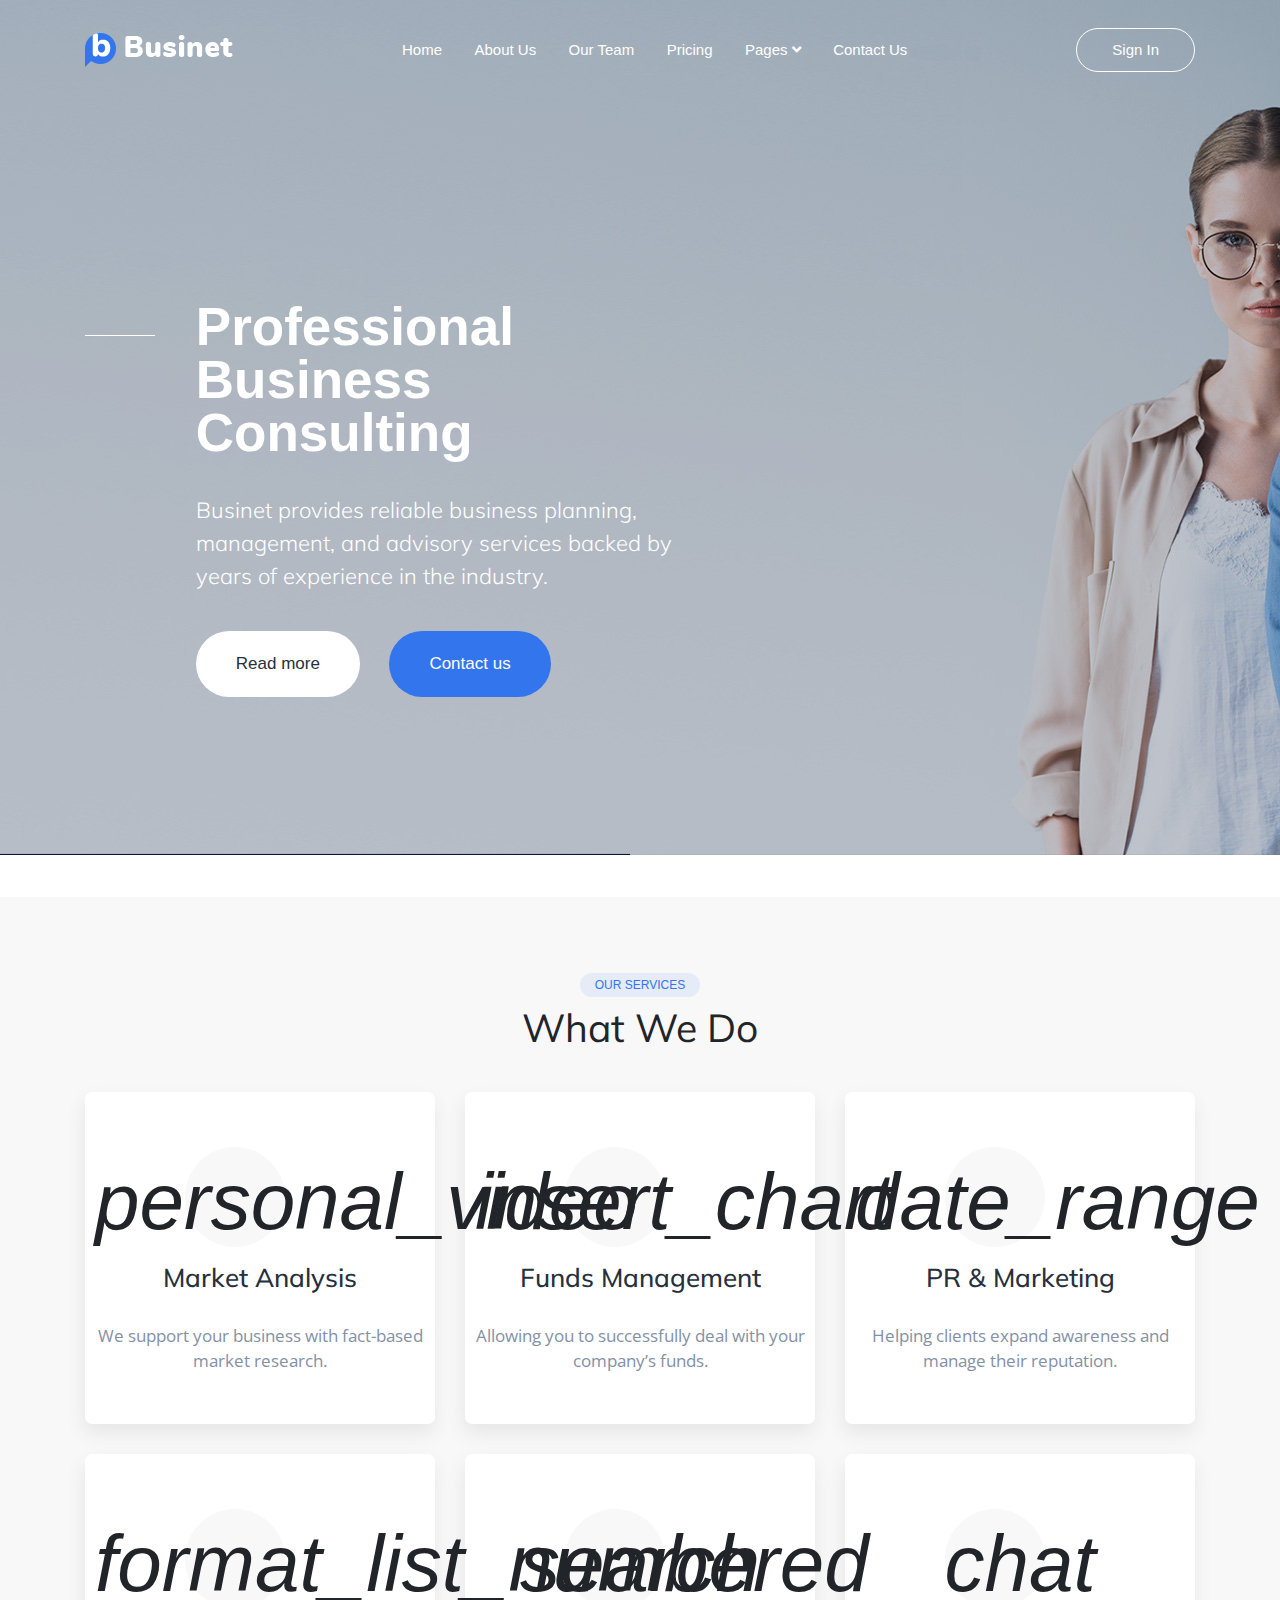
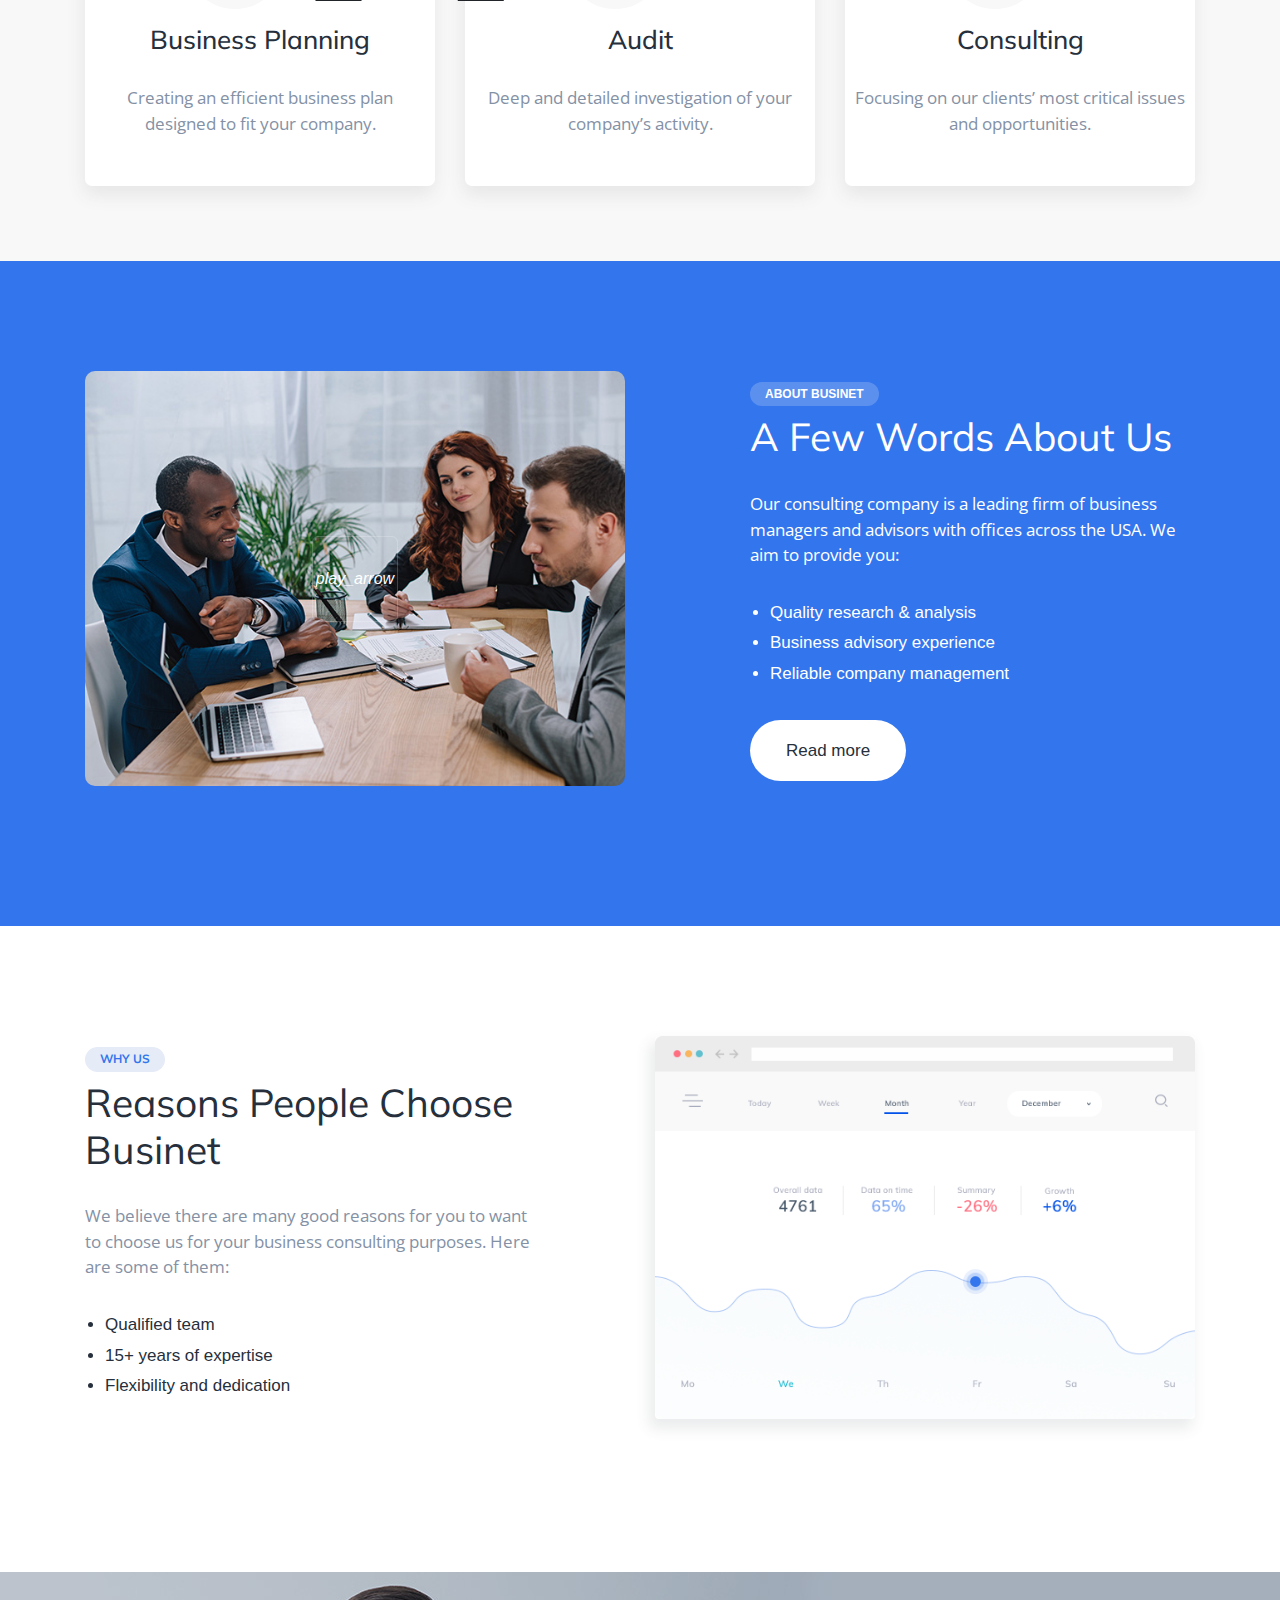
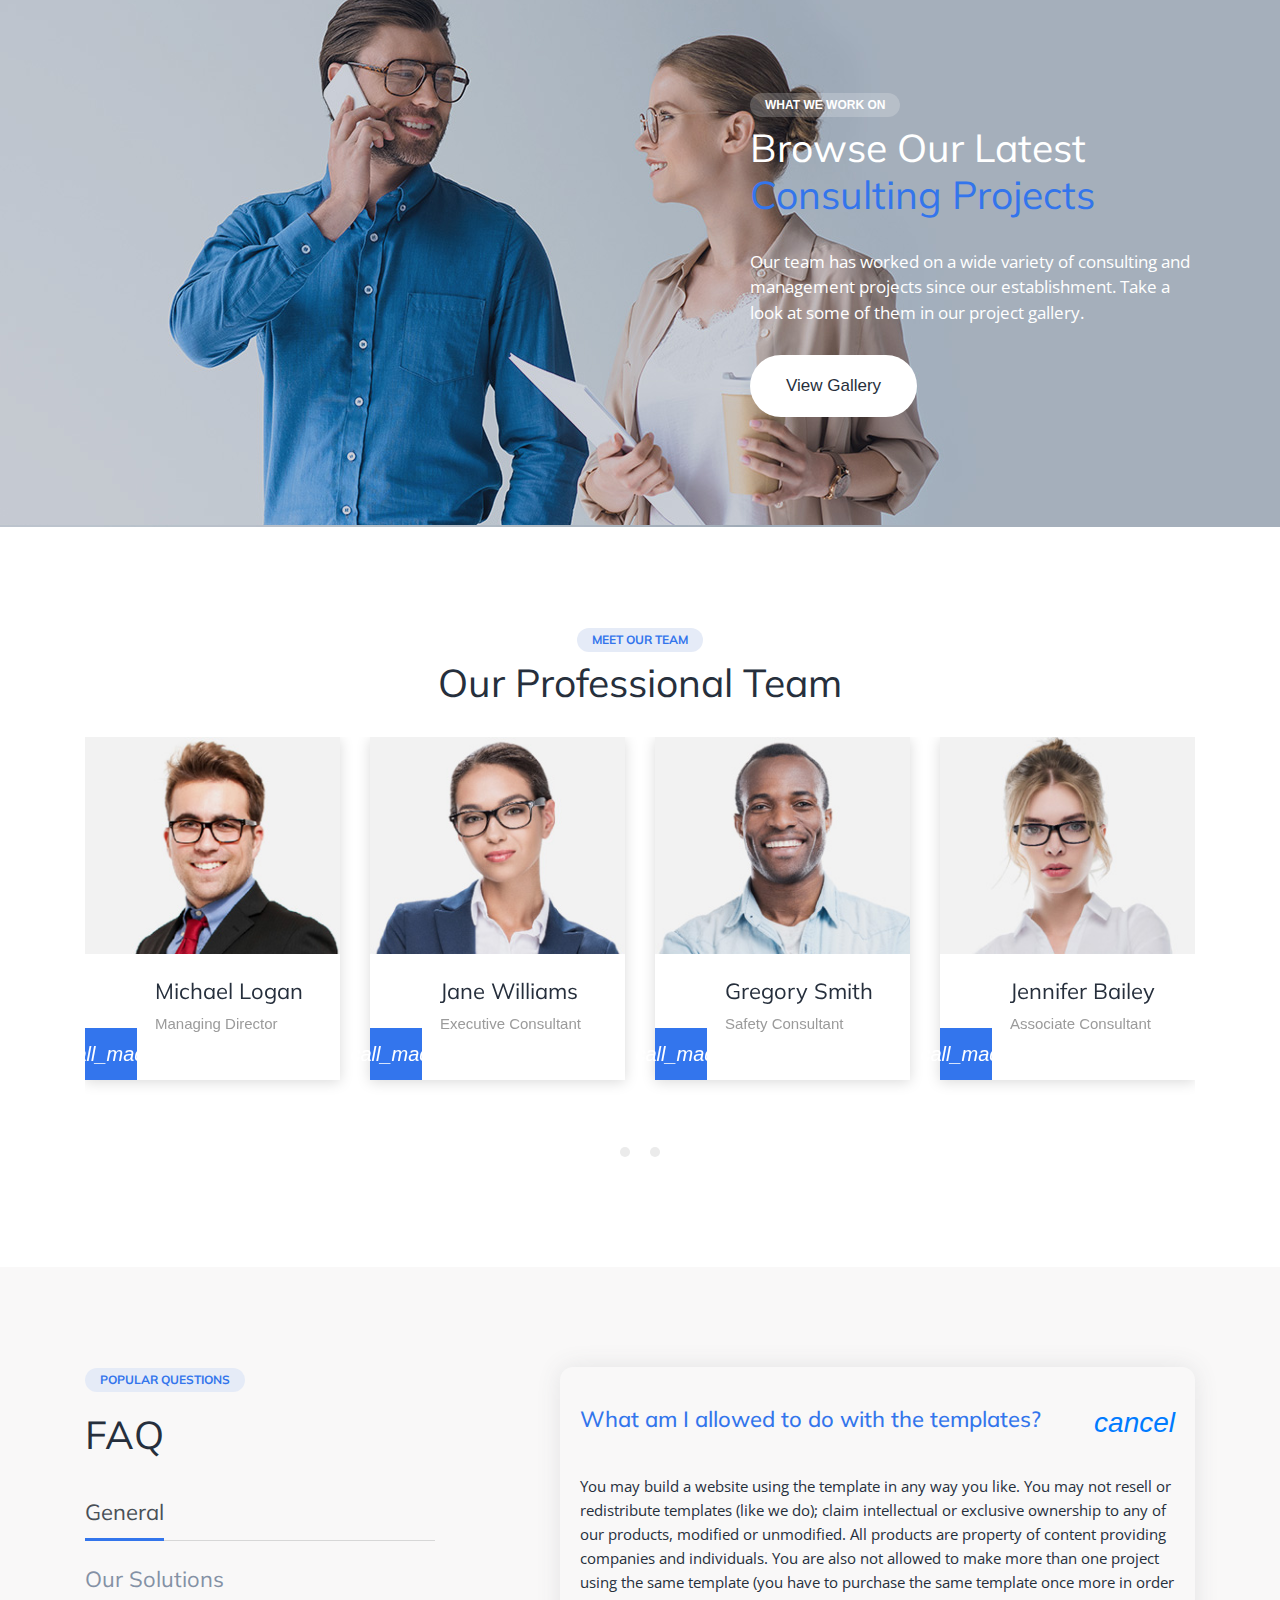
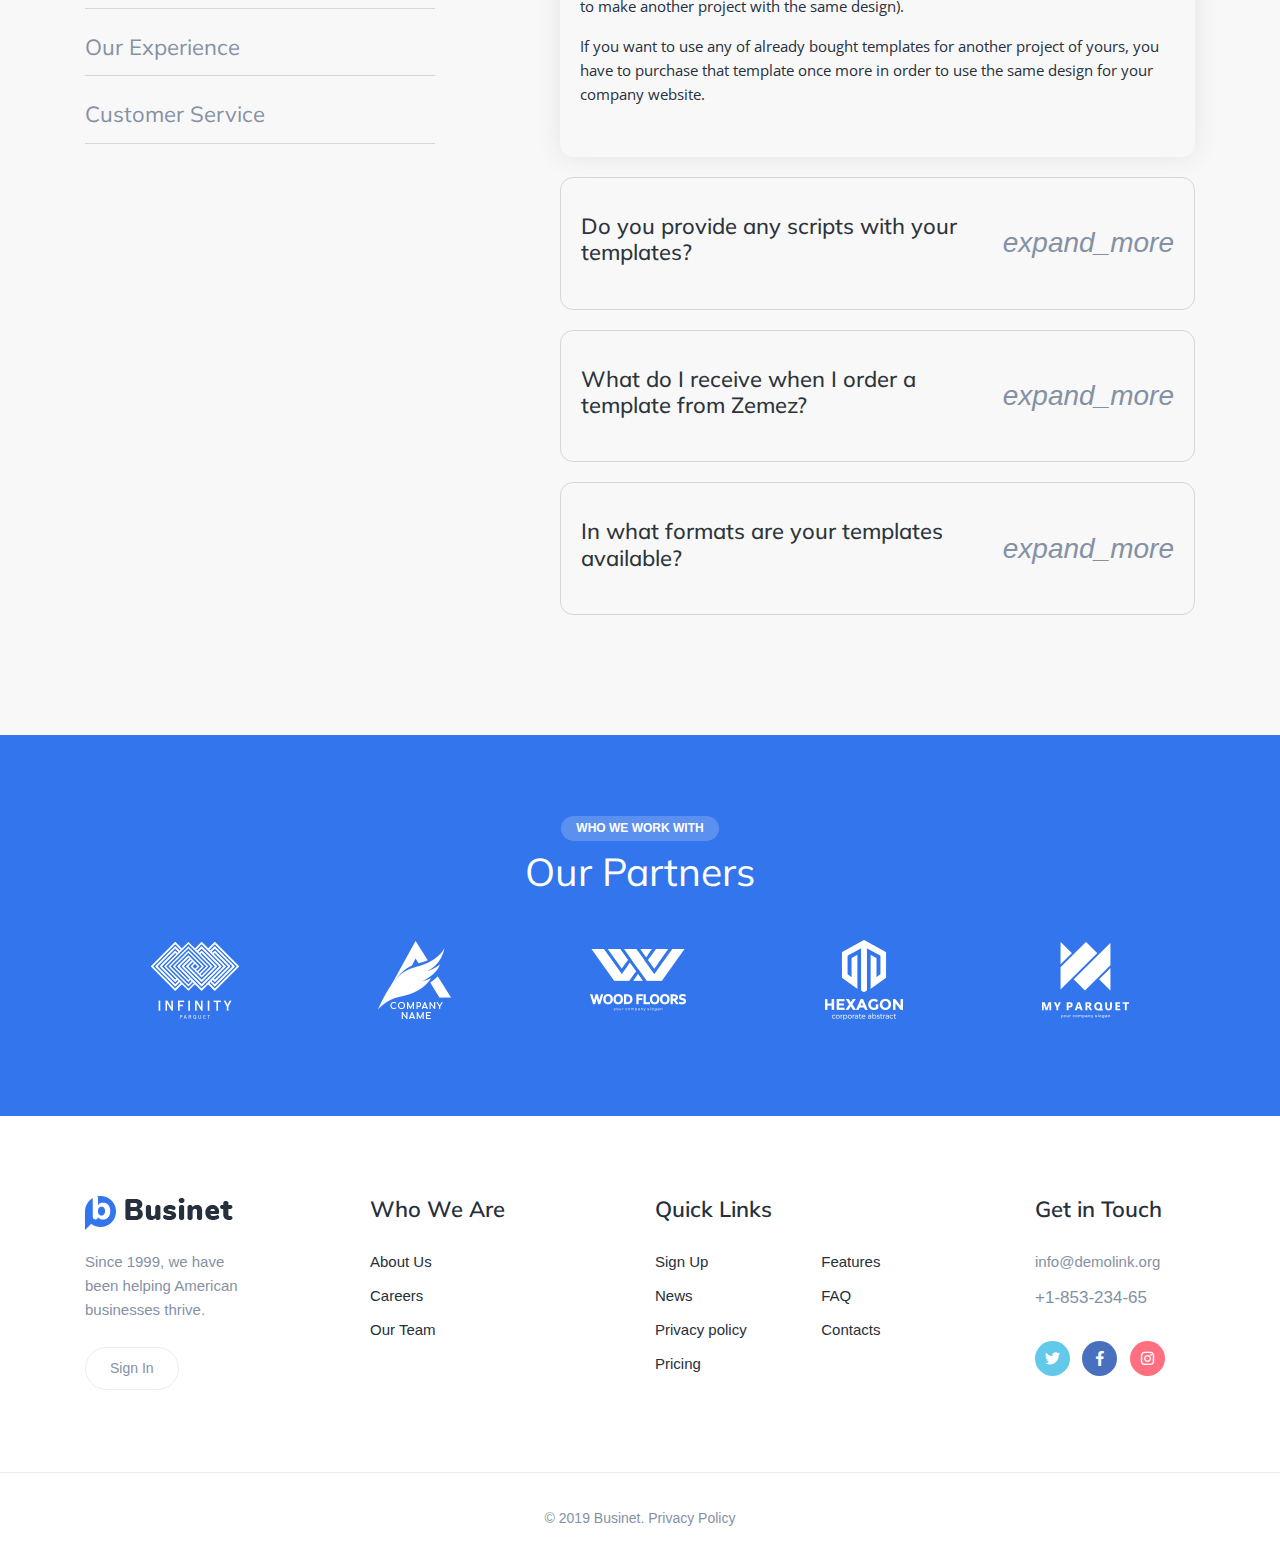
==== index.html @ 8b4494da "first commit" ====
<!DOCTYPE html>
<html lang="en">

<head>
    <meta charset="UTF-8">
    <meta name="viewport"
          content="width=device-width, initial-scale=1.0, maximum-scale=1.0, minimum-scale=1.0, user-scalable=no">
    <meta property="og:title" content="Boilerplate">
    <meta property="og:image" content="http://intelui.com/img/intelui-og-cover.png">
    <meta property="og:image:secure_url" content="https://intelui.com/img/intelui-og-cover.png">
    <meta property="og:image:width" content="815">
    <meta property="og:image:height" content="351">
    <meta property="og:description" content="Web design and development boilerplate">
    <meta property="og:url" content="https://localhost">
    <meta property="article:publisher" content="https://www.facebook.com/intelui">
    <meta property="fb:profile_id" content="https://www.facebook.com/intelui">
    <meta name="keywords" content="front-end, development">
    <title>Businet</title>
    <script src="./js/vendor/jquery.min.js"></script>
    <script src="./js/vendor/bootstrap.min.js"></script>
    <script src="./js/vendor/owl.carousel.min.js"></script>
    <script src="./js/all.js"></script>
    <link rel="stylesheet" href="./css/vendor/bootstrap.min.css">
    <link rel="stylesheet" href="./css/vendor/owl.carousel.min.css">
    <link href="https://fonts.googleapis.com/css?family=Lato" rel="stylesheet">
    <link href="https://fonts.googleapis.com/css?family=Montserrat:300,400,500,700" rel="stylesheet">
    <link href="https://fonts.googleapis.com/css?family=Muli:400,600,700" rel="stylesheet">
    <link href="https://fonts.googleapis.com/css?family=Open+Sans" rel="stylesheet">
    <link rel="stylesheet" href="./css/main.css">

</head>
<body>
<section class="header">
    <div class="container">
        <nav class="navbar p-0">
            <div class="brand-logo">
                <a href="">
                    <img src="./img/businet-logo.png" alt="brand-logo">
                </a>
            </div>
            <div class="navigation-items">
                <ul class="list-unstyled list-inline">
                    <li class="list-inline-item"><a href="">Home</a></li>
                    <li class="list-inline-item"><a href="">About Us</a></li>
                    <li class="list-inline-item"><a href="">Our Team</a></li>
                    <li class="list-inline-item"><a href="">Pricing</a></li>
                    <li class="list-inline-item pages-down"><a href="">
                            <span>Pages</span>
                            <span><i class="fas fa-angle-down"></i></span>
                        </a></li>
                    <li class="list-inline-item"><a href="">Contact Us</a></li>
                </ul>
            </div>
            <div class="navigation-button">
                <a href="">
                    <button class="btn btn-primary">Sign In</button>
                </a>
            </div>
        </nav>
        <div class="header-content">
            <div class="row">
                <div class="col-7">
                    <div class="row">
                        <div class="col-2">
                            <div class="header-content-line"></div>
                        </div>
                        <div class="col-10">
                            <h1>Professional Business Consulting</h1>
                            <h4>Businet provides reliable business planning, management, and advisory services backed by
                                years of experience in the industry.</h4>
                            <a href="">
                                <button class="btn btn-primary header-read-more-button">Read more</button>
                            </a>
                            <a href="">
                                <button class="btn btn-secondary header-contact-us-button">Contact us</button>
                            </a>
                        </div>
                    </div>
                </div>
            </div>
        </div>
    </div>
</section>
<section class="our-services text-center">
    <div class="container">
        <h4>our services</h4>
        <h2>What We Do</h2>
        <div class="row">
            <div class="col-4">
                <div class="market-analysis">
                    <i class="material-icons">
                        personal_video
                    </i>
                    <div class="market-analysis-circle"></div>
                    <h5>Market Analysis</h5>
                    <p>We support your business with fact-based market research.</p>
                </div>
            </div>
            <div class="col-4">
                <div class="funds-management">
                    <i class="material-icons">
                        insert_chart
                    </i>
                    <div class="funds-management-circle"></div>
                    <h5>Funds Management</h5>
                    <p>Allowing you to successfully deal with your company’s funds.</p>
                </div>
            </div>
            <div class="col-4">
                <div class="pr-marketing">
                    <i class="material-icons">
                        date_range
                    </i>
                    <div class="pr-marketing-circle"></div>
                    <h5>PR & Marketing</h5>
                    <p>Helping clients expand awareness and manage their reputation.</p>
                </div>
            </div>
            <div class="col-4">
                <div class="business-planning">
                    <i class="material-icons">
                        format_list_numbered
                    </i>
                    <div class="business-planning-circle"></div>
                    <h5>Business Planning</h5>
                    <p>Creating an efficient business plan designed to fit your company.</p>
                </div>
            </div>
            <div class="col-4">
                <div class="audit">
                    <i class="material-icons">
                        search
                    </i>
                    <div class="audit-circle"></div>
                    <h5>Audit</h5>
                    <p>Deep and detailed investigation of your company’s activity.</p>
                </div>
            </div>
            <div class="col-4">
                <div class="consulting">
                    <i class="material-icons">
                        chat
                    </i>
                    <div class="consulting-circle"></div>
                    <h5>Consulting</h5>
                    <p>Focusing on our clients’ most critical issues and opportunities.</p>
                </div>
            </div>
        </div>
    </div>
</section>
<section class="about-businet">
    <div class="container">
        <div class="row">
            <div class="col-6">
                <div class="about-businet-video">
                    <img src="./img/about-businet-img.jpg" alt="">
                    <a href="">
                        <i class="material-icons">
                            play_arrow
                        </i>
                    </a>
                </div>
            </div>
            <div class="col-5 offset-1">
                <div class="about-businet-text">
                    <h4>about businet</h4>
                    <h2>A Few Words About Us</h2>
                    <p>Our consulting company is a leading firm of business managers and advisors with offices across
                        the
                        USA. We aim to provide you:</p>
                    <ul>
                        <li>Quality research & analysis</li>
                        <li>Business advisory experience</li>
                        <li>Reliable company management</li>
                    </ul>
                    <a href="">
                        <button class="btn btn-primary">Read more</button>
                    </a>
                </div>
            </div>
        </div>
    </div>
</section>
<section class="why-us">
    <div class="container">
        <div class="row">
            <div class="col-5">
                <div class="why-us-text">
                    <h4>why us</h4>
                    <h2>Reasons People Choose Businet</h2>
                    <p>We believe there are many good reasons for you to want to choose us for your business consulting
                        purposes. Here are some of them:</p>
                    <ul>
                        <li>Qualified team</li>
                        <li>15+ years of expertise</li>
                        <li>Flexibility and dedication</li>
                    </ul>
                </div>
            </div>
            <div class="col-6 offset-1">
                <div class="why-us-img">
                    <img src="./img/why-us-progress-image.png" alt="">
                </div>
            </div>
        </div>
    </div>
</section>
<section class="what-we-work-on">
    <div class="container">
        <div class="row">
            <div class="col-5 offset-7">
                <div class="what-we-work-on-text">
                    <h4>what we work on</h4>
                    <h2>Browse Our Latest <span>Consulting Projects</span>
                    </h2>
                    <p>Our team has worked on a wide variety of consulting and management projects since our
                        establishment. Take a look at some of them in our project gallery.</p>
                    <a href="">
                        <button class="btn btn-primary">View Gallery</button>
                    </a>
                </div>
            </div>
        </div>
    </div>
</section>
<section class="meet-our-team">
    <div class="container">
        <h4>meet our team</h4>
        <h2>Our Professional Team</h2>
        <div class="meet-our-team-owl-carousel">
            <div class="owl-carousel owl-theme">
                <div class="item">
                    <div class="owl-carousel-item-img">
                        <img src="./img/team-1.jpg" alt="">
                    </div>
                    <div class="owl-carousel-item-text">
                        <h5>Michael Logan</h5>
                        <p>Managing Director</p>
                        <a href="">
                            <i class="material-icons">
                                call_made
                            </i>
                        </a>
                    </div>
                </div>
                <div class="item">
                    <div class="owl-carousel-item-img">
                        <img src="./img/team-2.jpg" alt="">
                    </div>
                    <div class="owl-carousel-item-text">
                        <h5>Jane Williams</h5>
                        <p>Executive Consultant</p>
                        <a href="">
                            <i class="material-icons">
                                call_made
                            </i>
                        </a>
                    </div>
                </div>
                <div class="item">
                    <div class="owl-carousel-item-img">
                        <img src="./img/team-3.jpg" alt="">
                    </div>
                    <div class="owl-carousel-item-text">
                        <h5>Gregory Smith</h5>
                        <p>Safety Consultant</p>
                        <a href="">
                            <i class="material-icons">
                                call_made
                            </i>
                        </a>
                    </div>
                </div>
                <div class="item">
                    <div class="owl-carousel-item-img">
                        <img src="./img/team-4.jpg" alt="">
                    </div>
                    <div class="owl-carousel-item-text">
                        <h5>Jennifer Bailey</h5>
                        <p>Associate Consultant</p>
                        <a href="">
                            <i class="material-icons">
                                call_made
                            </i>
                        </a>
                    </div>
                </div>
                <div class="item">
                    <div class="owl-carousel-item-img">
                        <img src="./img/team-6.jpg" alt="">
                    </div>
                    <div class="owl-carousel-item-text">
                        <h5>Larry Turner</h5>
                        <p>Marketing Manager</p>
                        <a href="">
                            <i class="material-icons">
                                call_made
                            </i>
                        </a>
                    </div>
                </div>
                <div class="item">
                    <div class="owl-carousel-item-img">
                        <img src="./img/team-5.jpg" alt="">
                    </div>
                    <div class="owl-carousel-item-text">
                        <h5>Amy Wright</h5>
                        <p>Accountant</p>
                        <a href="">
                            <i class="material-icons">
                                call_made
                            </i>
                        </a>
                    </div>
                </div>
                <div class="item">
                    <div class="owl-carousel-item-img">
                        <img src="./img/team-7.jpg" alt="">
                    </div>
                    <div class="owl-carousel-item-text">
                        <h5>Keith Watson</h5>
                        <p>PR manager</p>
                        <a href="">
                            <i class="material-icons">
                                call_made
                            </i>
                        </a>
                    </div>
                </div>
                <div class="item">
                    <div class="owl-carousel-item-img">
                        <img src="./img/team-8.jpg" alt="">
                    </div>
                    <div class="owl-carousel-item-text">
                        <h5>Tina Scott</h5>
                        <p>Office Manager</p>
                        <a href="">
                            <i class="material-icons">
                                call_made
                            </i>
                        </a>
                    </div>
                </div>
            </div>
        </div>
    </div>
</section>
<section class="popular-questions">
    <div class="container">
        <div class="row">
            <div class="col-4">
                <div class="popular-questions-left-side">
                    <h4>popular questions</h4>
                    <h2>FAQ</h2>
                    <h3><span>General</span></h3>
                    <div class="popular-questions-left-side-line">
                        <div class="popular-questions-left-side-second-line"></div>
                    </div>
                    <h3>Our Solutions</h3>
                    <div class="popular-questions-left-side-line"></div>
                    <h3>Our Experience</h3>
                    <div class="popular-questions-left-side-line"></div>
                    <h3>Customer Service</h3>
                    <div class="popular-questions-left-side-line"></div>
                </div>
            </div>
            <div class="col-7 offset-1">
                <div class="popular-questions-right-side">
                    <div class="popular-questions-right-side-first">
                        <div class="popular-questions-right-side-first-header">
                            <a href="">
                                <h6>What am I allowed to do with the templates?</h6>
                            </a>
                            <a href="">
                                <i class="material-icons">
                                    cancel</i>
                            </a>
                        </div>
                        <p>You may build a website using the template in any way you like. You may not resell or
                            redistribute templates (like we do); claim intellectual or exclusive ownership to any of our
                            products, modified or unmodified. All products are property of content providing companies
                            and individuals. You are also not allowed to make more than one project using the same
                            template (you have to purchase the same template once more in order to make another project
                            with the same design).</p>
                        <p>If you want to use any of already bought templates for another project of yours, you have to
                            purchase that template once more in order to use the same design for your company
                            website.</p>
                    </div>
                    <div class="popular-questions-right-side-second">
                        <a href="">
                            <h6>Do you provide any scripts with your templates?</h6>
                        </a>
                        <a href="">
                            <i class="material-icons">
                                expand_more
                            </i>
                        </a>
                    </div>
                    <div class="popular-questions-right-side-third">
                        <a href="">
                            <h6>What do I receive when I order a template from Zemez?</h6>
                        </a>
                        <a href="">
                            <i class="material-icons">
                                expand_more
                            </i>
                        </a>
                    </div>
                    <div class="popular-questions-right-side-fourth">
                        <a href="">
                            <h6>In what formats are your templates available?</h6>
                        </a>
                        <a href="">
                            <i class="material-icons">
                                expand_more
                            </i>
                        </a>
                    </div>
                </div>
            </div>
        </div>
    </div>
</section>
<section class="who-we-work-with">
    <div class="container">
        <h4>who we work with</h4>
        <h2>Our Partners</h2>
        <ul class="list-unstyled list-inline">
            <li class="list-inline-item"><a href=""><img src="./img/logo-1.png" alt=""></a></li>
            <li class="list-inline-item"><a href=""><img src="./img/logo-2.png" alt=""></a></li>
            <li class="list-inline-item"><a href=""><img src="./img/logo-3.png" alt=""></a></li>
            <li class="list-inline-item"><a href=""><img src="./img/logo-4.png" alt=""></a></li>
            <li class="list-inline-item"><a href=""><img src="./img/logo-5.png" alt=""></a></li>
        </ul>
    </div>
</section>
<section class="footer">
    <div class="container">
        <div class="row">
            <div class="col-2">
                <div class="since-1999">
                    <a href=""><img src="./img/businet-logo-2.png" alt=""></a>
                    <p>
                        Since 1999, we have <br>
                        been helping American<br>
                        businesses thrive.
                    </p>
                    <a href="">
                        <button class="btn btn-primary">Sign In</button>
                    </a>
                </div>
            </div>
            <div class="col-2 offset-1">
                <h5>Who We Are</h5>
                <ul class="list-unstyled">
                    <li><a href="">About Us</a></li>
                    <li><a href="">Careers</a></li>
                    <li><a href="">Our Team</a></li>
                </ul>
            </div>
            <div class="col-3 offset-1">
                <h5>Quick Links</h5>
                <div class="row">
                    <div class="col-6">
                        <ul class="list-unstyled">
                            <li><a href="">Sign Up</a></li>
                            <li><a href="">News</a></li>
                            <li><a href="">Privacy policy</a></li>
                            <li><a href="">Pricing</a></li>
                        </ul>
                    </div>
                    <div class="col-5 offset-1">
                        <ul class="list-unstyled">
                            <li><a href="">Features</a></li>
                            <li><a href="">FAQ</a></li>
                            <li><a href="">Contacts</a></li>
                        </ul>
                    </div>
                </div>
            </div>
            <div class="col-2 offset-1">
                <div class="get-in-touch">
                    <h5>Get in Touch</h5>
                    <a href="mailto:info@demolink.org" class="mail">info@demolink.org</a><br>
                    <a href="tel:+185323465" class="tel">+1-853-234-65</a>
                    <ul class="list-unstyled list-inline">
                        <li class="list-inline-item"><a href="" class="twitter"><i class="fab fa-twitter"></i></a></li>
                        <li class="list-inline-item"><a href="" class="facebook"><i class="fab fa-facebook-f"></i></a>
                        </li>
                        <li class="list-inline-item"><a href="" class="instagram"><i class="fab fa-instagram"></i></a>
                        </li>
                    </ul>
                </div>
            </div>
        </div>
    </div>
</section>
<section class="privacy-policy">
    <div class="container-fluid">
        <a href=""><p>© 2019 Businet. Privacy Policy</p></a>
    </div>
</section>


<script>
    /*  window.onscroll = function() {scrollFunction()};

      function scrollFunction() {
          if (document.body.scrollTop > 200 || document.documentElement.scrollTop > 200) {
              $('.header').css("height","70px") = "70px";
          } else {
              $('.header').css("height","100px") = "100px";
          }
      }
      */
    $('.owl-carousel').owlCarousel({
        loop: true,
        margin: 30,
        nav: true,
        responsive: {
            0: {
                items: 1
            },
            600: {
                items: 2
            },
            1000: {
                items: 4
            }
        }
    })
</script>
</body>
</html>
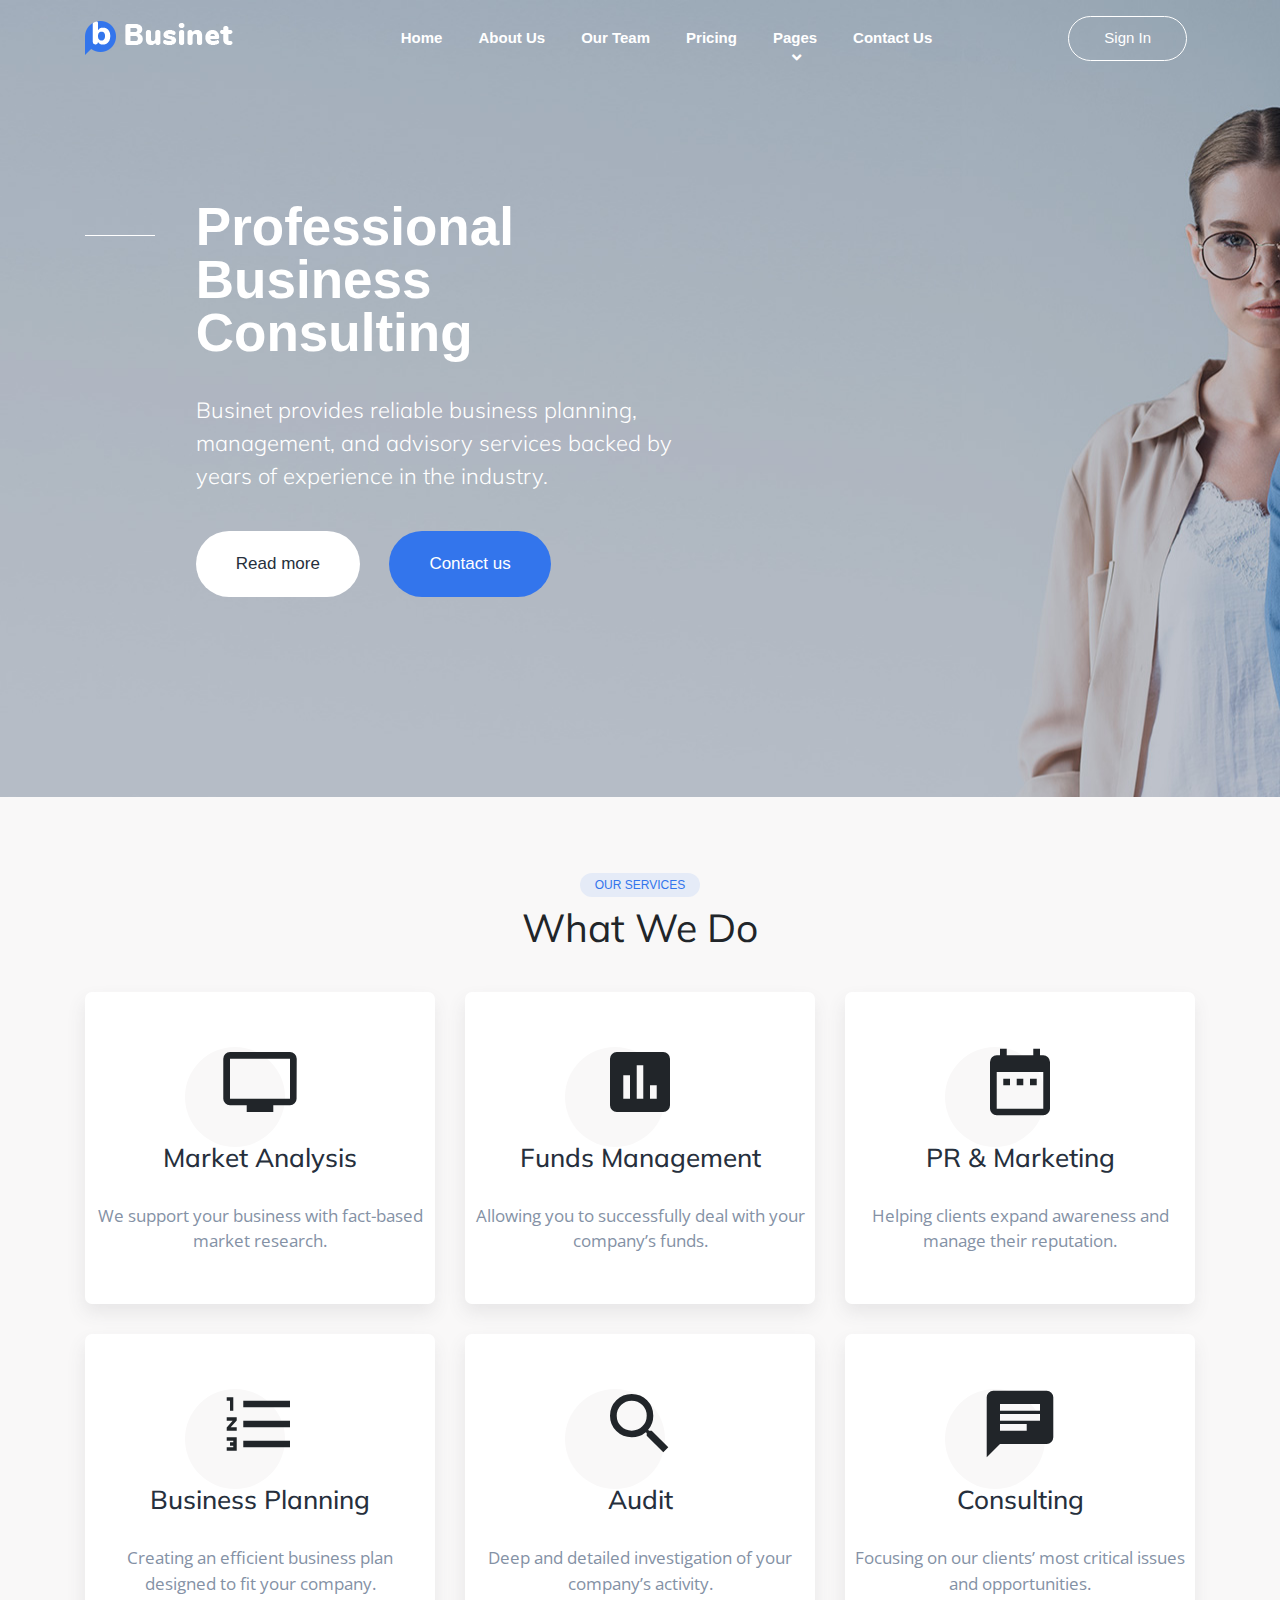
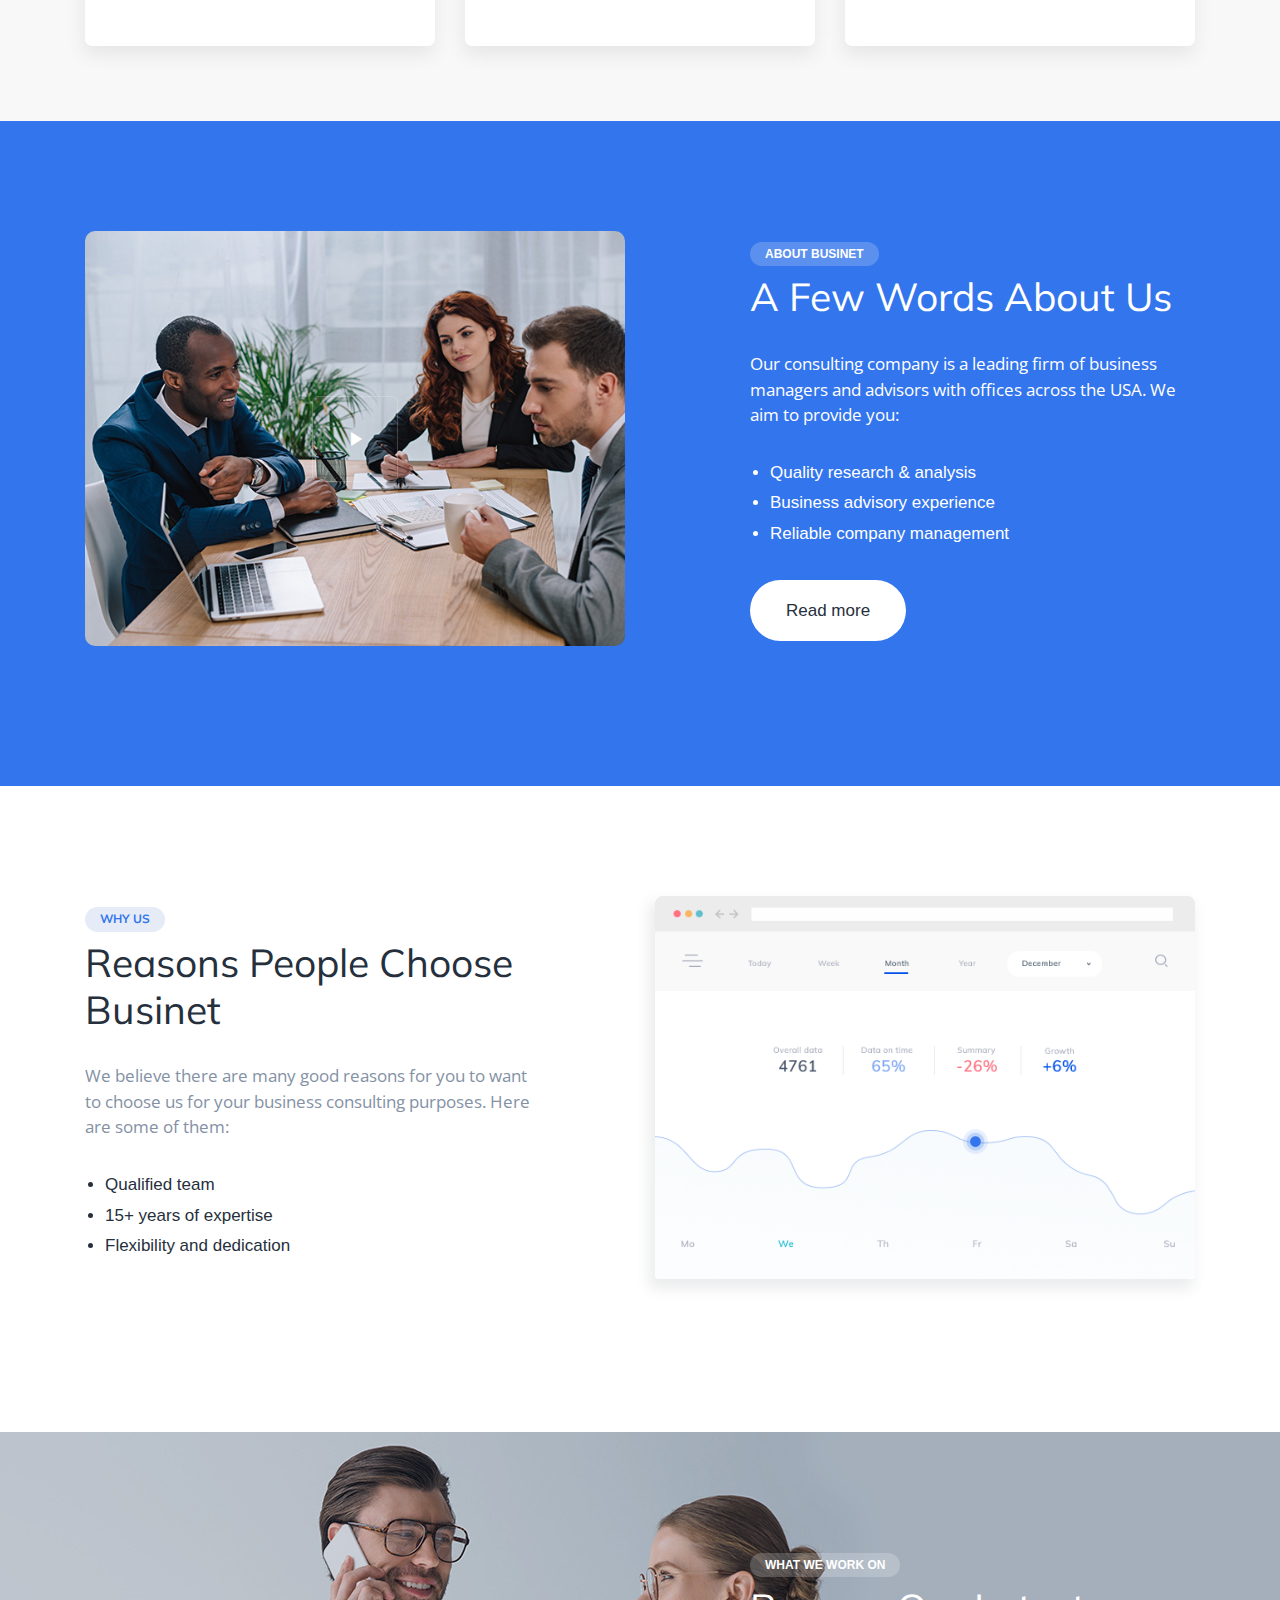
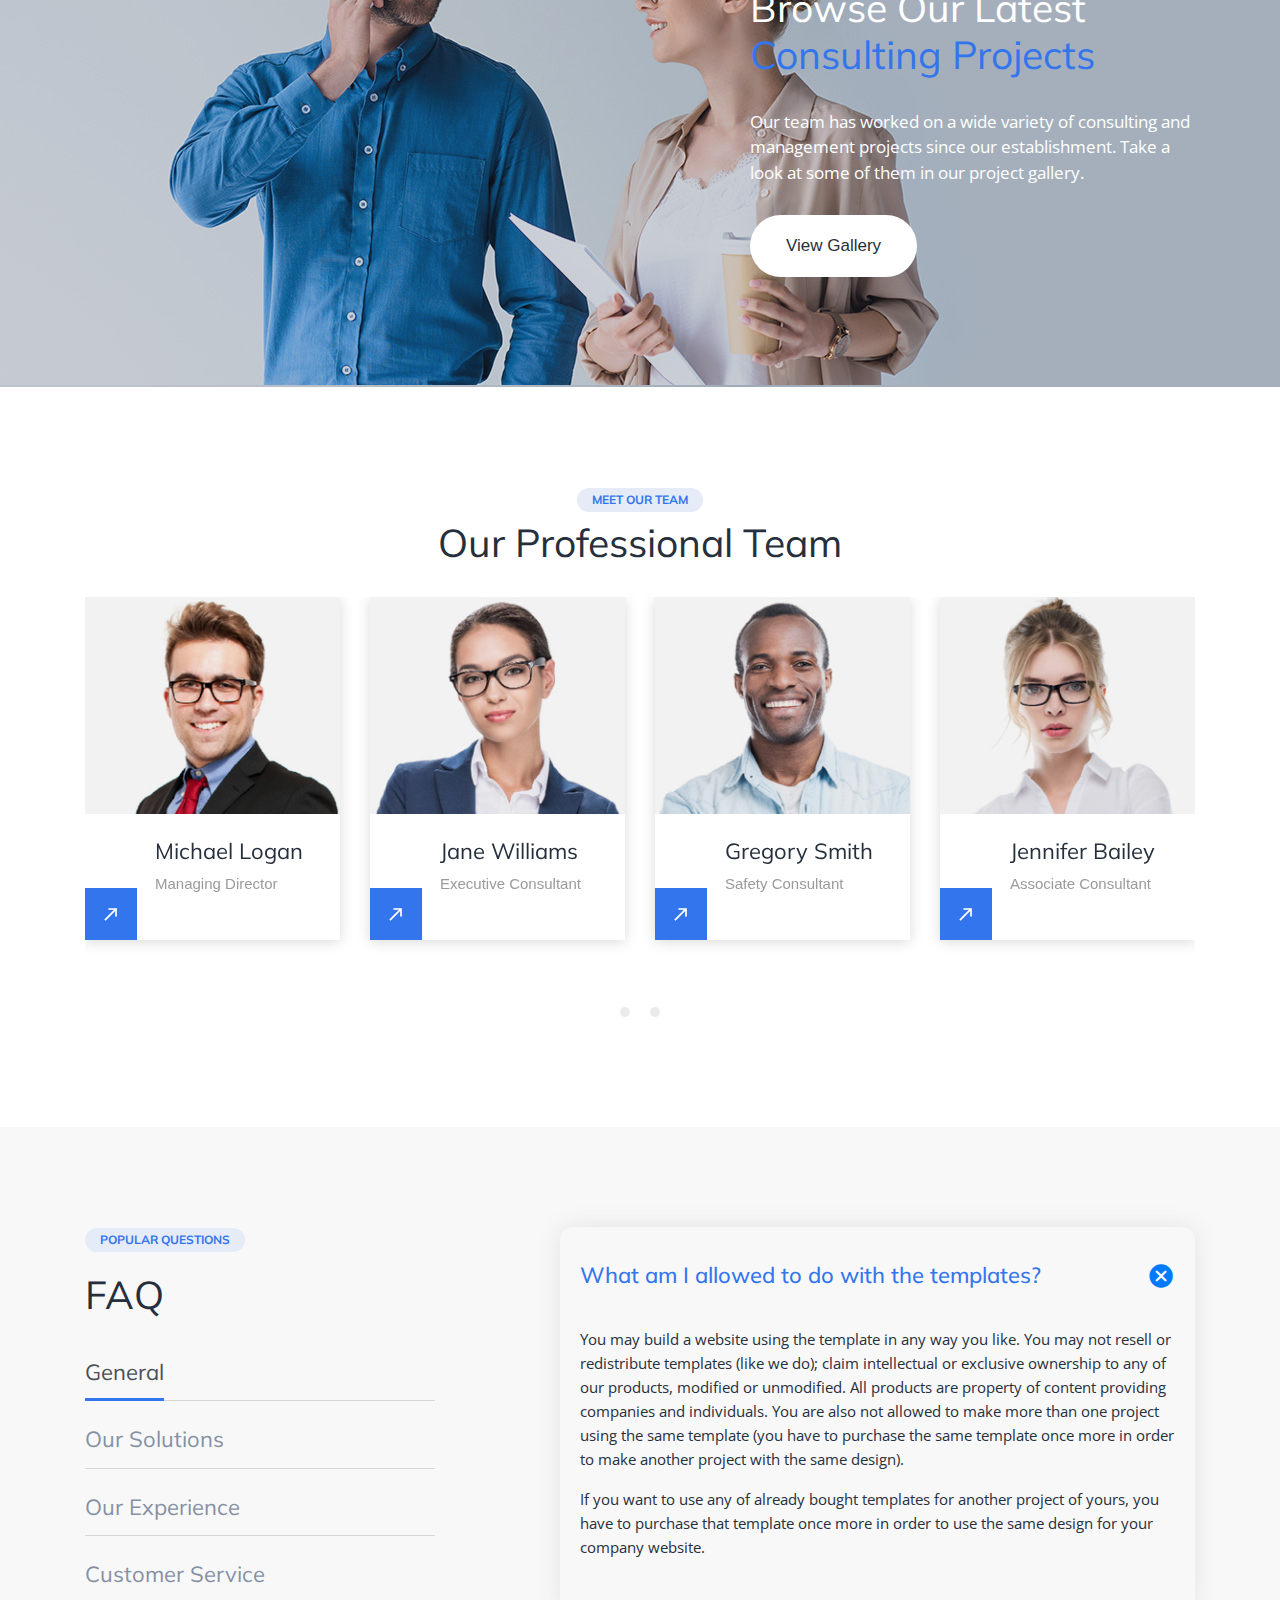
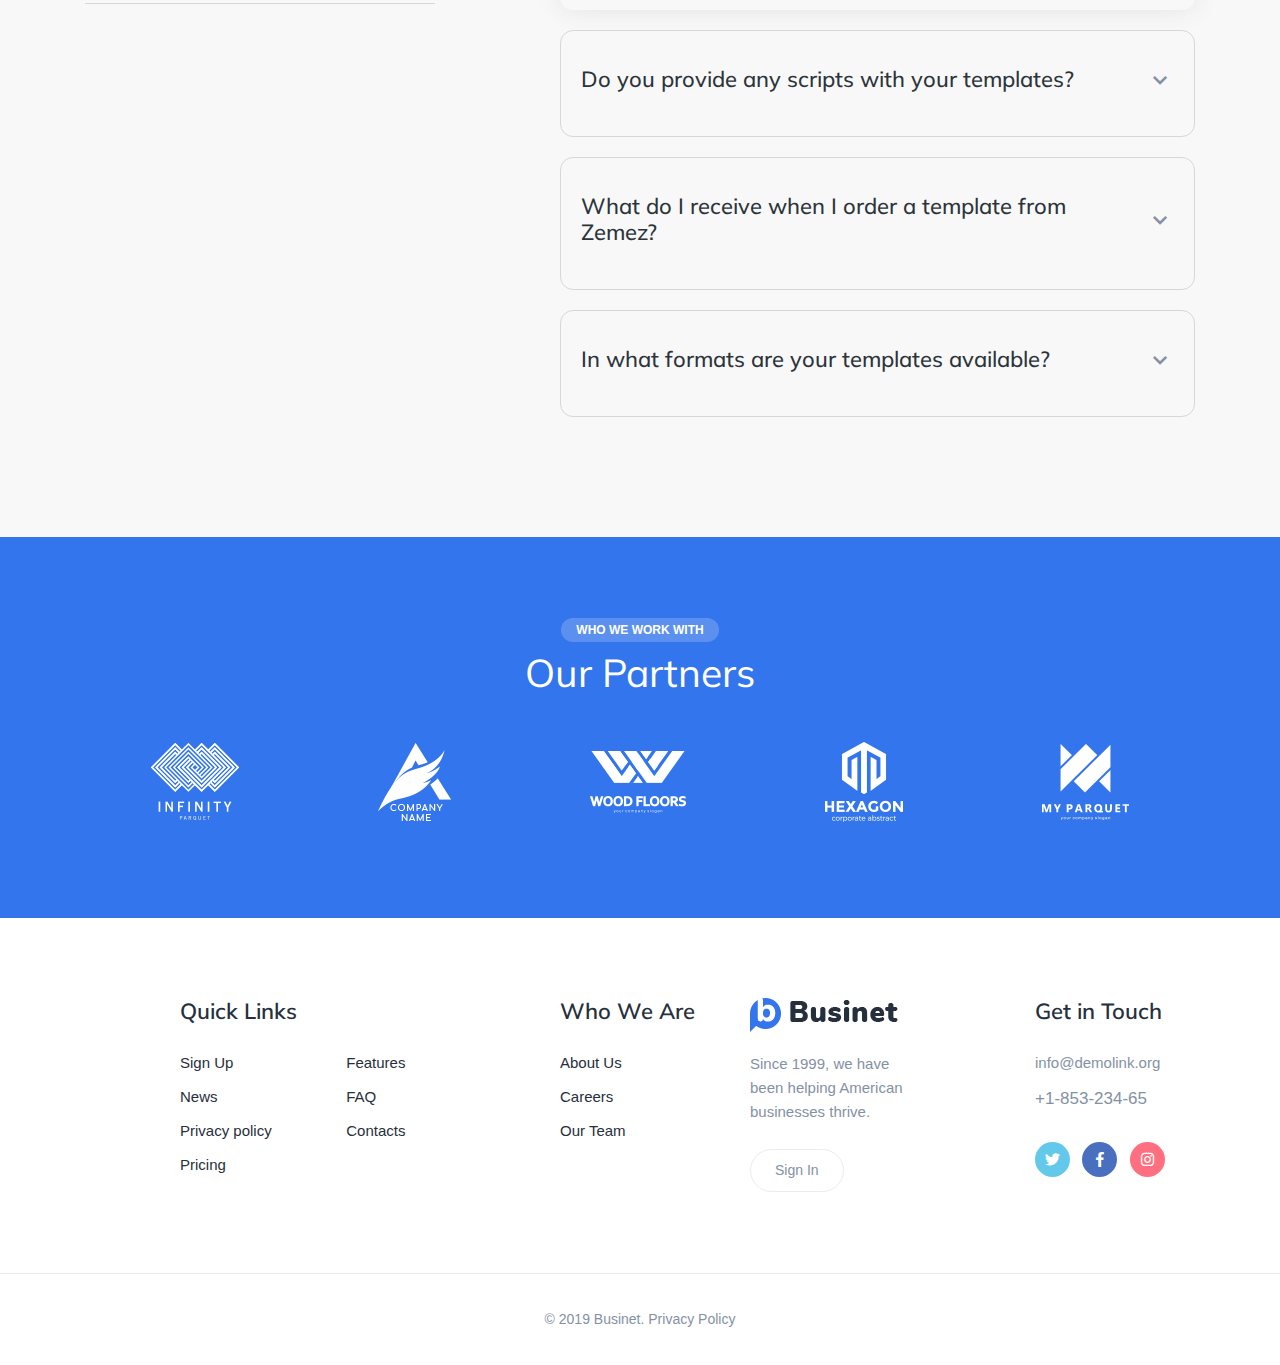
==== commit 314a3c8a: "commit" ====
--- a/index.html
+++ b/index.html
@@ -26,54 +26,63 @@
     <link href="https://fonts.googleapis.com/css?family=Montserrat:300,400,500,700" rel="stylesheet">
     <link href="https://fonts.googleapis.com/css?family=Muli:400,600,700" rel="stylesheet">
     <link href="https://fonts.googleapis.com/css?family=Open+Sans" rel="stylesheet">
+    <link href="https://fonts.googleapis.com/icon?family=Material+Icons"
+          rel="stylesheet">
     <link rel="stylesheet" href="./css/main.css">
 
 </head>
 <body>
 <section class="header">
     <div class="container">
-        <nav class="navbar p-0">
-            <div class="brand-logo">
-                <a href="">
-                    <img src="./img/businet-logo.png" alt="brand-logo">
-                </a>
-            </div>
-            <div class="navigation-items">
-                <ul class="list-unstyled list-inline">
-                    <li class="list-inline-item"><a href="">Home</a></li>
-                    <li class="list-inline-item"><a href="">About Us</a></li>
-                    <li class="list-inline-item"><a href="">Our Team</a></li>
-                    <li class="list-inline-item"><a href="">Pricing</a></li>
-                    <li class="list-inline-item pages-down"><a href="">
-                            <span>Pages</span>
-                            <span><i class="fas fa-angle-down"></i></span>
-                        </a></li>
-                    <li class="list-inline-item"><a href="">Contact Us</a></li>
-                </ul>
-            </div>
-            <div class="navigation-button">
-                <a href="">
-                    <button class="btn btn-primary">Sign In</button>
-                </a>
+        <nav class="navbar navbar-expand-lg" id="siteNav">
+            <div class="container">
+                <a class="navbar-brand"><img src="./img/businet-logo.png"></a>
+                <div class="navbar-toggler" data-toggle="collapse" data-target="#navbarNav"
+                     aria-controls="navbarNav"
+                     aria-expanded="false"
+                     aria-label="Toggle navigation">
+                    <div class="toggle">
+                        <div class="bar"></div>
+                    </div>
+                </div>
+                <div class="collapse navbar-collapse" id="navbarNav">
+                    <ul class="navbar-nav">
+                        <li class="nav-item"><a class="nav-link" href="..">Home</a></li>
+                        <li class="nav-item"><a class="nav-link" href="..">About Us</a></li>
+                        <li class="nav-item"><a class="nav-link" href="..">Our Team</a></li>
+                        <li class="nav-item"><a class="nav-link" href="..">Pricing</a></li>
+                        <li class="nav-item navigation-pages"><a class="nav-link" href="..">
+                                <span>Pages</span>
+                                <span><i class="fas fa-angle-down"></i></span>
+                            </a></li>
+                        <li class="nav-item"><a class="nav-link" href="..">Contact Us</a></li>
+                        <li class="nav-item navigation-button"><a class="nav-link" href="..">
+                                <button class="btn btn-primary">Sign In</button>
+                            </a></li>
+                    </ul>
+                </div>
             </div>
         </nav>
+
         <div class="header-content">
             <div class="row">
-                <div class="col-7">
+                <div class="col-12 col-sm-7">
                     <div class="row">
                         <div class="col-2">
                             <div class="header-content-line"></div>
                         </div>
-                        <div class="col-10">
+                        <div class="col-12 col-sm-10">
                             <h1>Professional Business Consulting</h1>
                             <h4>Businet provides reliable business planning, management, and advisory services backed by
                                 years of experience in the industry.</h4>
-                            <a href="">
-                                <button class="btn btn-primary header-read-more-button">Read more</button>
-                            </a>
-                            <a href="">
-                                <button class="btn btn-secondary header-contact-us-button">Contact us</button>
-                            </a>
+                            <div class="header-content-buttons">
+                                <a href="">
+                                    <button class="btn btn-primary header-read-more-button">Read more</button>
+                                </a>
+                                <a href="">
+                                    <button class="btn btn-secondary header-contact-us-button">Contact us</button>
+                                </a>
+                            </div>
                         </div>
                     </div>
                 </div>
@@ -86,7 +95,7 @@
         <h4>our services</h4>
         <h2>What We Do</h2>
         <div class="row">
-            <div class="col-4">
+            <div class="col-12 col-sm-4">
                 <div class="market-analysis">
                     <i class="material-icons">
                         personal_video
@@ -96,7 +105,7 @@
                     <p>We support your business with fact-based market research.</p>
                 </div>
             </div>
-            <div class="col-4">
+            <div class="col-12 col-sm-4">
                 <div class="funds-management">
                     <i class="material-icons">
                         insert_chart
@@ -106,7 +115,7 @@
                     <p>Allowing you to successfully deal with your company’s funds.</p>
                 </div>
             </div>
-            <div class="col-4">
+            <div class="col-12 col-sm-4">
                 <div class="pr-marketing">
                     <i class="material-icons">
                         date_range
@@ -116,7 +125,7 @@
                     <p>Helping clients expand awareness and manage their reputation.</p>
                 </div>
             </div>
-            <div class="col-4">
+            <div class="col-12 col-sm-4">
                 <div class="business-planning">
                     <i class="material-icons">
                         format_list_numbered
@@ -126,7 +135,7 @@
                     <p>Creating an efficient business plan designed to fit your company.</p>
                 </div>
             </div>
-            <div class="col-4">
+            <div class="col-12 col-sm-4">
                 <div class="audit">
                     <i class="material-icons">
                         search
@@ -136,7 +145,7 @@
                     <p>Deep and detailed investigation of your company’s activity.</p>
                 </div>
             </div>
-            <div class="col-4">
+            <div class="col-12 col-sm-4">
                 <div class="consulting">
                     <i class="material-icons">
                         chat
@@ -152,7 +161,7 @@
 <section class="about-businet">
     <div class="container">
         <div class="row">
-            <div class="col-6">
+            <div class="col-12 col-sm-6">
                 <div class="about-businet-video">
                     <img src="./img/about-businet-img.jpg" alt="">
                     <a href="">
@@ -162,7 +171,7 @@
                     </a>
                 </div>
             </div>
-            <div class="col-5 offset-1">
+            <div class="col-12 col-sm-5 offset-sm-1">
                 <div class="about-businet-text">
                     <h4>about businet</h4>
                     <h2>A Few Words About Us</h2>
@@ -185,7 +194,7 @@
 <section class="why-us">
     <div class="container">
         <div class="row">
-            <div class="col-5">
+            <div class="col-12 col-sm-5">
                 <div class="why-us-text">
                     <h4>why us</h4>
                     <h2>Reasons People Choose Businet</h2>
@@ -198,7 +207,7 @@
                     </ul>
                 </div>
             </div>
-            <div class="col-6 offset-1">
+            <div class="col-12 col-sm-6 offset-sm-1">
                 <div class="why-us-img">
                     <img src="./img/why-us-progress-image.png" alt="">
                 </div>
@@ -209,7 +218,7 @@
 <section class="what-we-work-on">
     <div class="container">
         <div class="row">
-            <div class="col-5 offset-7">
+            <div class="col-12 col-sm-5 offset-sm-7">
                 <div class="what-we-work-on-text">
                     <h4>what we work on</h4>
                     <h2>Browse Our Latest <span>Consulting Projects</span>
@@ -349,7 +358,7 @@
 <section class="popular-questions">
     <div class="container">
         <div class="row">
-            <div class="col-4">
+            <div class="col-12 col-sm-4">
                 <div class="popular-questions-left-side">
                     <h4>popular questions</h4>
                     <h2>FAQ</h2>
@@ -365,7 +374,7 @@
                     <div class="popular-questions-left-side-line"></div>
                 </div>
             </div>
-            <div class="col-7 offset-1">
+            <div class="col-12 col-sm-7 offset-sm-1">
                 <div class="popular-questions-right-side">
                     <div class="popular-questions-right-side-first">
                         <div class="popular-questions-right-side-first-header">
@@ -438,7 +447,7 @@
 <section class="footer">
     <div class="container">
         <div class="row">
-            <div class="col-2">
+            <div class="col-6 order-3 col-sm-2">
                 <div class="since-1999">
                     <a href=""><img src="./img/businet-logo-2.png" alt=""></a>
                     <p>
@@ -451,7 +460,7 @@
                     </a>
                 </div>
             </div>
-            <div class="col-2 offset-1">
+            <div class="col-6 order-2 col-sm-2 offset-sm-1">
                 <h5>Who We Are</h5>
                 <ul class="list-unstyled">
                     <li><a href="">About Us</a></li>
@@ -459,10 +468,10 @@
                     <li><a href="">Our Team</a></li>
                 </ul>
             </div>
-            <div class="col-3 offset-1">
+            <div class="col-6 order-1 col-sm-3 offset-sm-1">
                 <h5>Quick Links</h5>
                 <div class="row">
-                    <div class="col-6">
+                    <div class="col-12 col-sm-6">
                         <ul class="list-unstyled">
                             <li><a href="">Sign Up</a></li>
                             <li><a href="">News</a></li>
@@ -470,7 +479,7 @@
                             <li><a href="">Pricing</a></li>
                         </ul>
                     </div>
-                    <div class="col-5 offset-1">
+                    <div class="col-12 col-sm-5 offset-sm-1">
                         <ul class="list-unstyled">
                             <li><a href="">Features</a></li>
                             <li><a href="">FAQ</a></li>
@@ -479,7 +488,7 @@
                     </div>
                 </div>
             </div>
-            <div class="col-2 offset-1">
+            <div class="col-6 order-4 col-sm-2 offset-sm-1">
                 <div class="get-in-touch">
                     <h5>Get in Touch</h5>
                     <a href="mailto:info@demolink.org" class="mail">info@demolink.org</a><br>
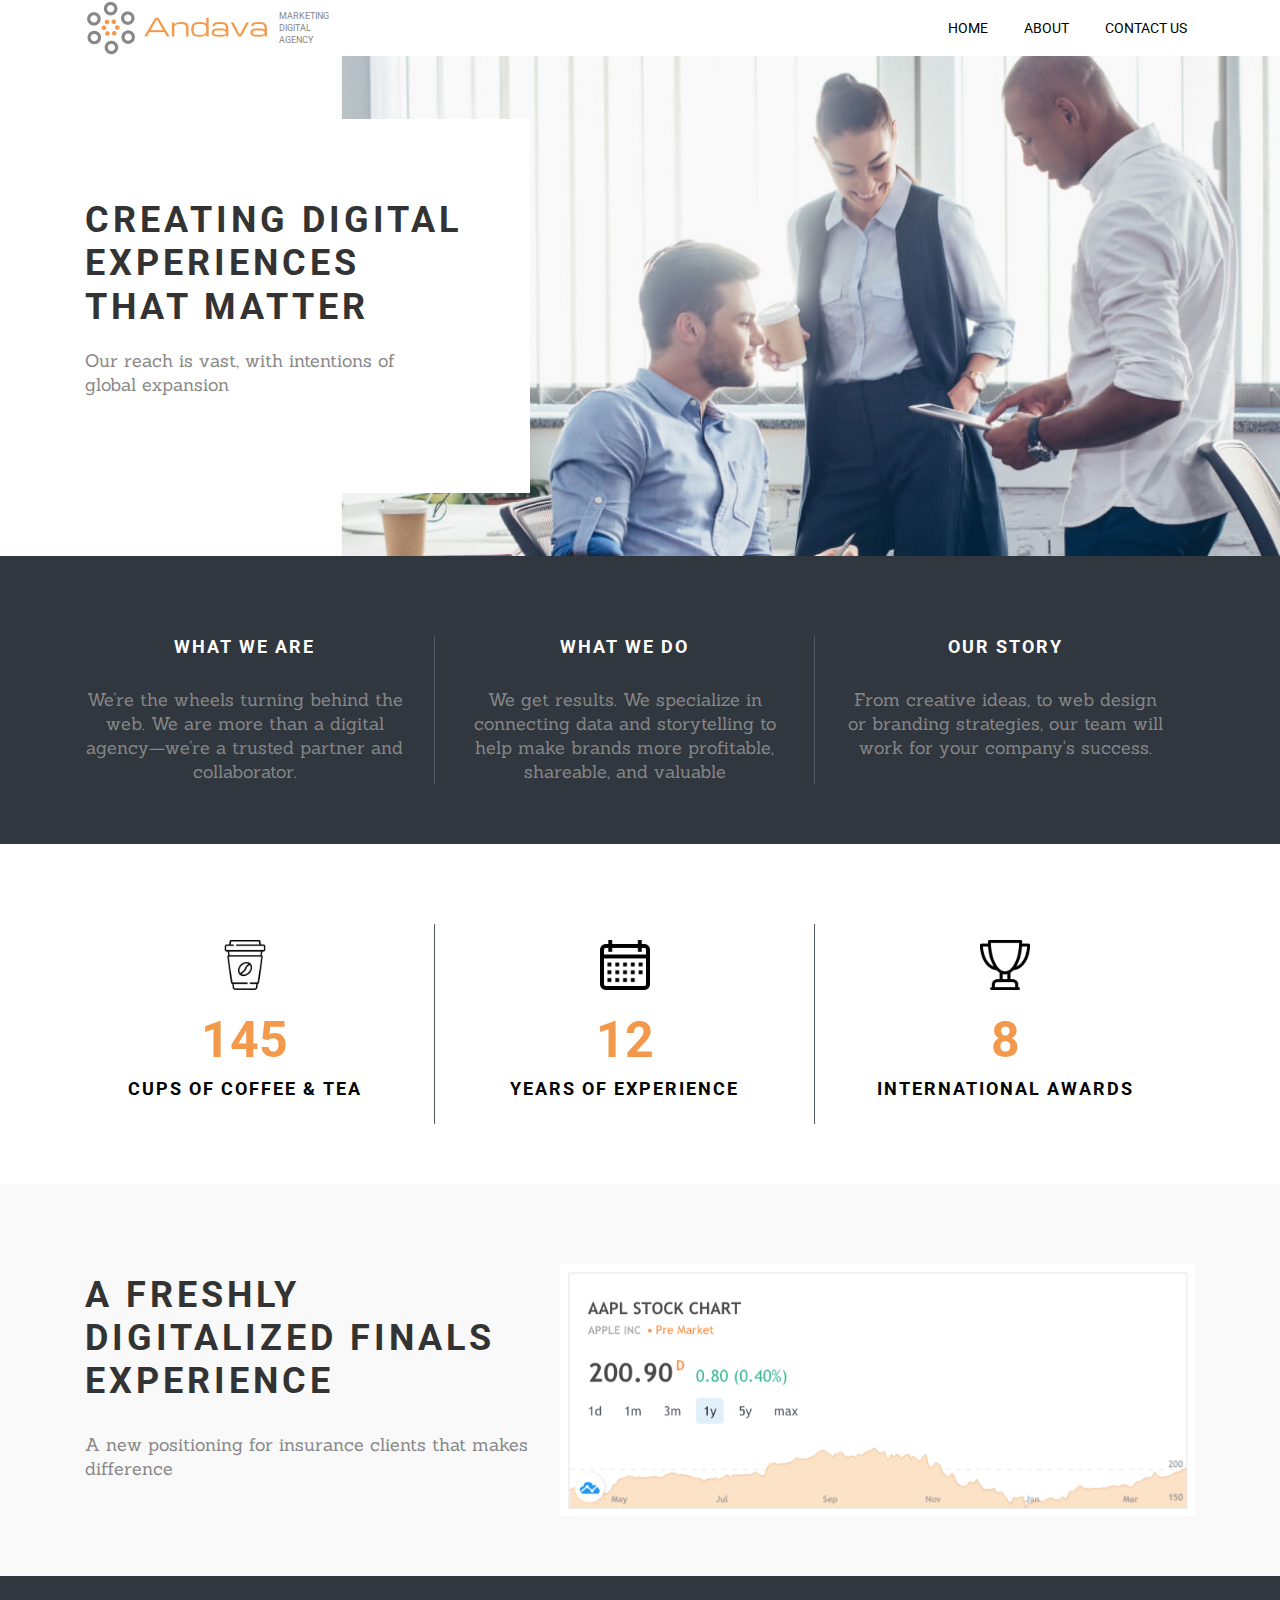
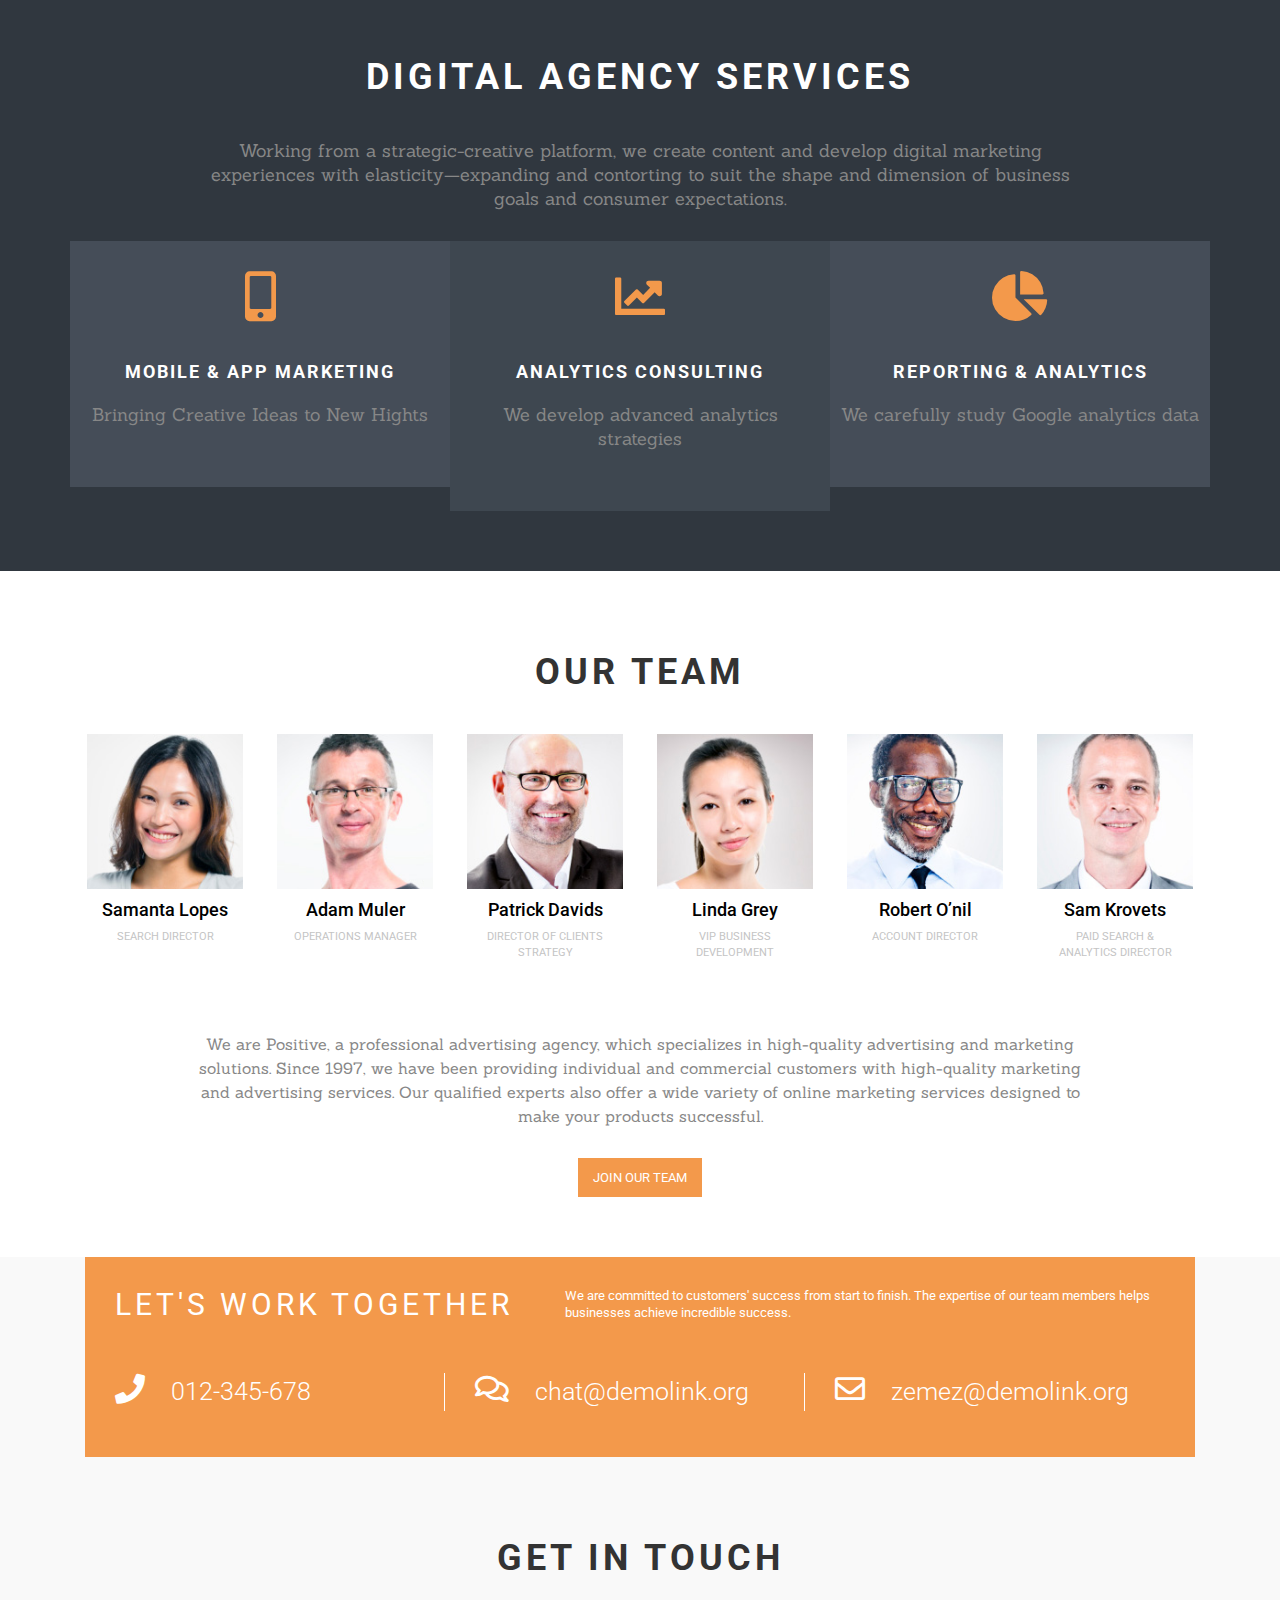
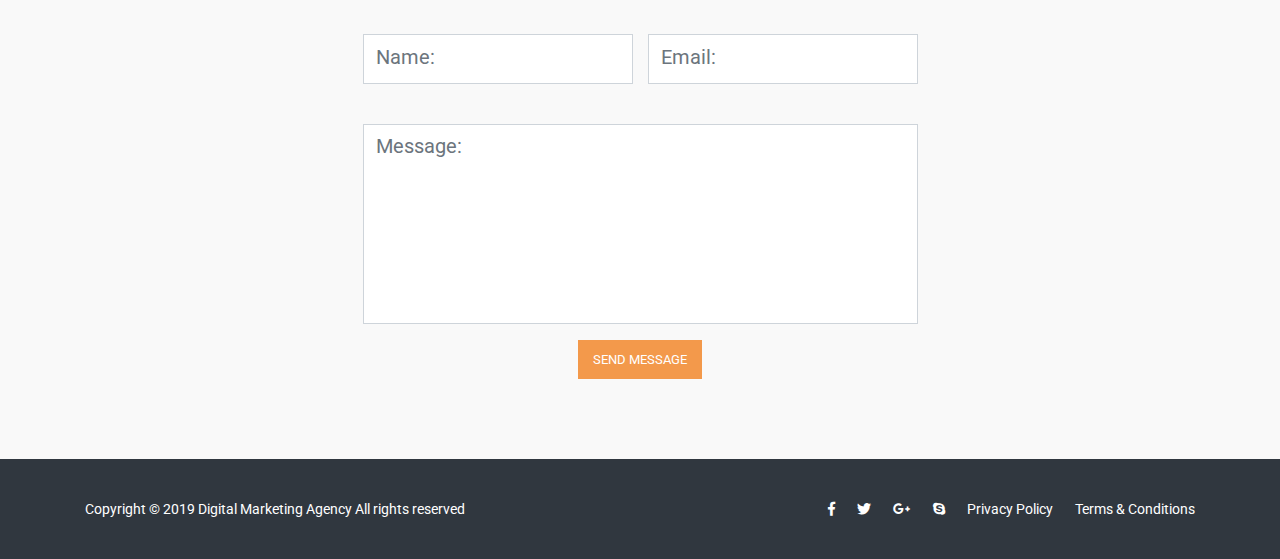
==== commit 15f745b8: "first commit" ====
--- a/index.html
+++ b/index.html
@@ -15,7 +15,7 @@
     <meta property="article:publisher" content="https://www.facebook.com/intelui">
     <meta property="fb:profile_id" content="https://www.facebook.com/intelui">
     <meta name="keywords" content="front-end, development">
-    <title>Businet</title>
+    <title>Andava</title>
     <script src="./js/vendor/jquery.min.js"></script>
     <script src="./js/vendor/bootstrap.min.js"></script>
     <script src="./js/vendor/owl.carousel.min.js"></script>
@@ -24,7 +24,9 @@
     <link rel="stylesheet" href="./css/vendor/owl.carousel.min.css">
     <link href="https://fonts.googleapis.com/css?family=Lato" rel="stylesheet">
     <link href="https://fonts.googleapis.com/css?family=Montserrat:300,400,500,700" rel="stylesheet">
-    <link href="https://fonts.googleapis.com/css?family=Muli:400,600,700" rel="stylesheet">
+    <link href="https://fonts.googleapis.com/css?family=Muli:200,300,400,600,700" rel="stylesheet">
+    <link href="https://fonts.googleapis.com/css?family=Roboto:300,400,500,700" rel="stylesheet">
+    <link href="https://fonts.googleapis.com/css?family=Sanchez" rel="stylesheet">
     <link href="https://fonts.googleapis.com/css?family=Open+Sans" rel="stylesheet">
     <link href="https://fonts.googleapis.com/icon?family=Material+Icons"
           rel="stylesheet">
@@ -32,513 +34,353 @@
 
 </head>
 <body>
-<section class="header">
-    <div class="container">
-        <nav class="navbar navbar-expand-lg" id="siteNav">
-            <div class="container">
-                <a class="navbar-brand"><img src="./img/businet-logo.png"></a>
-                <div class="navbar-toggler" data-toggle="collapse" data-target="#navbarNav"
-                     aria-controls="navbarNav"
-                     aria-expanded="false"
-                     aria-label="Toggle navigation">
-                    <div class="toggle">
-                        <div class="bar"></div>
-                    </div>
-                </div>
-                <div class="collapse navbar-collapse" id="navbarNav">
-                    <ul class="navbar-nav">
-                        <li class="nav-item"><a class="nav-link" href="..">Home</a></li>
-                        <li class="nav-item"><a class="nav-link" href="..">About Us</a></li>
-                        <li class="nav-item"><a class="nav-link" href="..">Our Team</a></li>
-                        <li class="nav-item"><a class="nav-link" href="..">Pricing</a></li>
-                        <li class="nav-item navigation-pages"><a class="nav-link" href="..">
-                                <span>Pages</span>
-                                <span><i class="fas fa-angle-down"></i></span>
-                            </a></li>
-                        <li class="nav-item"><a class="nav-link" href="..">Contact Us</a></li>
-                        <li class="nav-item navigation-button"><a class="nav-link" href="..">
-                                <button class="btn btn-primary">Sign In</button>
-                            </a></li>
-                    </ul>
-                </div>
-            </div>
-        </nav>
-
-        <div class="header-content">
+<nav class="navbar navbar-expand-lg" id="siteNav">
+    <div class="container">
+        <a class="navbar-brand">
+            <img src="./img/andava-logo.png">
+            <span>marketing <br>
+            digital <br>
+            agency
+            </span>
+        </a>
+        <div class="navbar-toggler" data-toggle="collapse" data-target="#navbarNav"
+             aria-controls="navbarNav"
+             aria-expanded="false"
+             aria-label="Toggle navigation">
+            <div class="toggle">
+                <div class="bar"></div>
+            </div>
+        </div>
+        <div class="collapse navbar-collapse" id="navbarNav">
+            <ul class="navbar-nav">
+                <li class="nav-item"><a class="nav-link" href="..">home</a></li>
+                <li class="nav-item"><a class="nav-link" href="/about-us">about</a></li>
+                <li class="nav-item"><a class="nav-link" href="/contacts">contact us</a></li>
+            </ul>
+        </div>
+    </div>
+</nav>
+
+<section class="hero-content">
+    <div class="container">
+        <div class="row">
+            <div class="col-12 col-sm-5">
+                <div class="hero-content-info">
+                    <h3 class="section-title">
+                        creating digital <br>
+                        experiences <br>
+                        that matter
+                    </h3>
+                    <p class="section-main-info">
+                        Our reach is vast, with intentions of <br>
+                        global expansion
+                    </p>
+                </div>
+            </div>
+        </div>
+    </div>
+</section>
+<section class="company-info">
+    <div class="container">
+        <div class="row">
+            <div class="col-12 col-sm-4">
+                <div class="who-we-are">
+                    <h6 class="info-title">
+                        what we are
+                    </h6>
+                    <p class="section-main-info">
+                        We’re the wheels turning behind the web. We are more than a digital agency—we’re a trusted
+                        partner
+                        and collaborator.
+                    </p>
+                </div>
+            </div>
+            <div class="col-12 col-sm-4">
+                <div class="what-we-do">
+                    <h6 class="info-title">
+                        what we do
+                    </h6>
+                    <p class="section-main-info">
+                        We get results. We specialize in connecting data and storytelling to help make brands more
+                        profitable, shareable, and valuable
+                    </p>
+                </div>
+            </div>
+            <div class="col-12 col-sm-4">
+                <div class="our-story">
+                    <h6 class="info-title">
+                        our story
+                    </h6>
+                    <p class="section-main-info">
+                        From creative ideas, to web design or branding strategies, our team will work for your company's
+                        success.
+                    </p>
+                </div>
+            </div>
+        </div>
+    </div>
+</section>
+<section class="rewards">
+    <div class="container">
+        <div class="row">
+            <div class="col-12 col-sm-4">
+                <div class="cups-of-coffee">
+                    <img src="./img/coffee.png" alt="">
+                    <h4>
+                        145
+                    </h4>
+                    <h6 class="info-title">
+                        cups of coffee & tea
+                    </h6>
+                </div>
+            </div>
+            <div class="col-12 col-sm-4">
+                <div class="years-of-experience">
+                    <img src="./img/calendar.png" alt="">
+                    <h4>
+                        12
+                    </h4>
+                    <h6 class="info-title">
+                        years of experience
+                    </h6>
+                </div>
+            </div>
+            <div class="col-12 col-sm-4">
+                <div class="international-awards">
+                    <img src="./img/trophy.png" alt="">
+                    <h4>
+                        8
+                    </h4>
+                    <h6 class="info-title">
+                        international awards
+                    </h6>
+                </div>
+            </div>
+        </div>
+    </div>
+</section>
+<section class="digitalized-finals-experience">
+    <div class="container">
+        <div class="row">
+            <div class="col-12 col-sm-5">
+                <div class="digitalized-finals-experience-text">
+                    <h3 class="section-title">
+                        a freshly <br>
+                        digitalized finals <br>
+                        experience
+                    </h3>
+                    <p class="section-main-info">
+                        A new positioning for insurance clients that makes difference
+                    </p>
+                </div>
+            </div>
+            <div class="col-12 col-sm-7">
+                <div class="digitalized-finals-experience-img">
+                    <img src="./img/rewards-img.png" alt="">
+                </div>
+            </div>
+        </div>
+    </div>
+</section>
+<section class="digital-agency-services">
+    <div class="container">
+        <h3 class="section-title">
+            digital agency services
+        </h3>
+        <p class="section-main-info">
+            Working from a strategic-creative platform, we create content and develop digital marketing experiences with
+            elasticity—expanding and contorting to suit the shape and dimension of business goals and consumer
+            expectations.
+        </p>
+        <div class="row">
+            <div class="col-12 col-sm-4 p-0">
+                <div class="mobile-app-marketing">
+                    <i class="fas fa-mobile-alt"></i>
+                    <h6 class="info-title">
+                        mobile & app marketing
+                    </h6>
+                    <p class="section-main-info">
+                        Bringing Creative Ideas to New Hights
+                    </p>
+                </div>
+            </div>
+            <div class="col-12 col-sm-4 p-0">
+                <div class="analytics-consulting">
+                    <i class="fas fa-chart-line"></i>
+                    <h6 class="info-title">
+                        analytics consulting
+                    </h6>
+                    <p class="section-main-info">
+                        We develop advanced analytics strategies
+                    </p>
+                </div>
+            </div>
+            <div class="col-12 col-sm-4 p-0">
+                <div class="reporting-analytics">
+                    <i class="fas fa-chart-pie"></i>
+                    <h6 class="info-title">
+                        reporting & analytics
+                    </h6>
+                    <p class="section-main-info">
+                        We carefully study Google analytics data
+                    </p>
+                </div>
+            </div>
+        </div>
+    </div>
+</section>
+<section class="our-team">
+    <div class="container">
+        <h3 class="section-title">
+            our team
+        </h3>
+        <div class="our-team-members">
             <div class="row">
+                <div class="col-4 col-sm-2">
+                    <div class="team-member">
+                        <img src="./img/member-1.jpg" alt="">
+                        <h5>Samanta Lopes</h5>
+                        <p>search director</p>
+                    </div>
+                </div>
+                <div class="col-4 col-sm-2">
+                    <div class="team-member">
+                        <img src="./img/member-2.jpg" alt="">
+                        <h5>Adam Muler</h5>
+                        <p>operations manager</p>
+                    </div>
+                </div>
+                <div class="col-4 col-sm-2">
+                    <div class="team-member">
+                        <img src="./img/member-3.jpg" alt="">
+                        <h5>Patrick Davids</h5>
+                        <p>director of clients strategy</p>
+                    </div>
+                </div>
+                <div class="col-4 col-sm-2">
+                    <div class="team-member">
+                        <img src="./img/member-4.jpg" alt="">
+                        <h5>Linda Grey</h5>
+                        <p>VIP business development</p>
+                    </div>
+                </div>
+                <div class="col-4 col-sm-2">
+                    <div class="team-member">
+                        <img src="./img/member-5.jpg" alt="">
+                        <h5>Robert O’nil</h5>
+                        <p>account director</p>
+                    </div>
+                </div>
+                <div class="col-4 col-sm-2">
+                    <div class="team-member">
+                        <img src="./img/member-6.jpg" alt="">
+                        <h5>Sam Krovets</h5>
+                        <p>paid search & analytics director</p>
+                    </div>
+                </div>
+            </div>
+        </div>
+        <p class="section-main-info">
+            We are Positive, a professional advertising agency, which specializes in high-quality advertising and
+            marketing solutions. Since 1997, we have been providing individual and commercial customers with
+            high-quality marketing and advertising services. Our qualified experts also offer a wide variety of online
+            marketing services designed to make your products successful.
+        </p>
+        <button class="our-team-button main-button">join our team</button>
+    </div>
+</section>
+<section class="contacts">
+    <div class="container">
+        <div class="lets-work-together">
+            <div class="row">
+                <div class="col-12 col-sm-5">
+                    <h3 class="section-title">let's work together</h3>
+                </div>
                 <div class="col-12 col-sm-7">
-                    <div class="row">
-                        <div class="col-2">
-                            <div class="header-content-line"></div>
-                        </div>
-                        <div class="col-12 col-sm-10">
-                            <h1>Professional Business Consulting</h1>
-                            <h4>Businet provides reliable business planning, management, and advisory services backed by
-                                years of experience in the industry.</h4>
-                            <div class="header-content-buttons">
-                                <a href="">
-                                    <button class="btn btn-primary header-read-more-button">Read more</button>
-                                </a>
-                                <a href="">
-                                    <button class="btn btn-secondary header-contact-us-button">Contact us</button>
-                                </a>
-                            </div>
-                        </div>
-                    </div>
-                </div>
-            </div>
-        </div>
-    </div>
-</section>
-<section class="our-services text-center">
-    <div class="container">
-        <h4>our services</h4>
-        <h2>What We Do</h2>
-        <div class="row">
-            <div class="col-12 col-sm-4">
-                <div class="market-analysis">
-                    <i class="material-icons">
-                        personal_video
-                    </i>
-                    <div class="market-analysis-circle"></div>
-                    <h5>Market Analysis</h5>
-                    <p>We support your business with fact-based market research.</p>
-                </div>
-            </div>
-            <div class="col-12 col-sm-4">
-                <div class="funds-management">
-                    <i class="material-icons">
-                        insert_chart
-                    </i>
-                    <div class="funds-management-circle"></div>
-                    <h5>Funds Management</h5>
-                    <p>Allowing you to successfully deal with your company’s funds.</p>
-                </div>
-            </div>
-            <div class="col-12 col-sm-4">
-                <div class="pr-marketing">
-                    <i class="material-icons">
-                        date_range
-                    </i>
-                    <div class="pr-marketing-circle"></div>
-                    <h5>PR & Marketing</h5>
-                    <p>Helping clients expand awareness and manage their reputation.</p>
-                </div>
-            </div>
-            <div class="col-12 col-sm-4">
-                <div class="business-planning">
-                    <i class="material-icons">
-                        format_list_numbered
-                    </i>
-                    <div class="business-planning-circle"></div>
-                    <h5>Business Planning</h5>
-                    <p>Creating an efficient business plan designed to fit your company.</p>
-                </div>
-            </div>
-            <div class="col-12 col-sm-4">
-                <div class="audit">
-                    <i class="material-icons">
-                        search
-                    </i>
-                    <div class="audit-circle"></div>
-                    <h5>Audit</h5>
-                    <p>Deep and detailed investigation of your company’s activity.</p>
-                </div>
-            </div>
-            <div class="col-12 col-sm-4">
-                <div class="consulting">
-                    <i class="material-icons">
-                        chat
-                    </i>
-                    <div class="consulting-circle"></div>
-                    <h5>Consulting</h5>
-                    <p>Focusing on our clients’ most critical issues and opportunities.</p>
-                </div>
-            </div>
-        </div>
-    </div>
-</section>
-<section class="about-businet">
-    <div class="container">
-        <div class="row">
-            <div class="col-12 col-sm-6">
-                <div class="about-businet-video">
-                    <img src="./img/about-businet-img.jpg" alt="">
-                    <a href="">
-                        <i class="material-icons">
-                            play_arrow
-                        </i>
-                    </a>
-                </div>
-            </div>
-            <div class="col-12 col-sm-5 offset-sm-1">
-                <div class="about-businet-text">
-                    <h4>about businet</h4>
-                    <h2>A Few Words About Us</h2>
-                    <p>Our consulting company is a leading firm of business managers and advisors with offices across
-                        the
-                        USA. We aim to provide you:</p>
-                    <ul>
-                        <li>Quality research & analysis</li>
-                        <li>Business advisory experience</li>
-                        <li>Reliable company management</li>
-                    </ul>
-                    <a href="">
-                        <button class="btn btn-primary">Read more</button>
-                    </a>
-                </div>
-            </div>
-        </div>
-    </div>
-</section>
-<section class="why-us">
-    <div class="container">
-        <div class="row">
-            <div class="col-12 col-sm-5">
-                <div class="why-us-text">
-                    <h4>why us</h4>
-                    <h2>Reasons People Choose Businet</h2>
-                    <p>We believe there are many good reasons for you to want to choose us for your business consulting
-                        purposes. Here are some of them:</p>
-                    <ul>
-                        <li>Qualified team</li>
-                        <li>15+ years of expertise</li>
-                        <li>Flexibility and dedication</li>
-                    </ul>
-                </div>
-            </div>
-            <div class="col-12 col-sm-6 offset-sm-1">
-                <div class="why-us-img">
-                    <img src="./img/why-us-progress-image.png" alt="">
-                </div>
-            </div>
-        </div>
-    </div>
-</section>
-<section class="what-we-work-on">
-    <div class="container">
-        <div class="row">
-            <div class="col-12 col-sm-5 offset-sm-7">
-                <div class="what-we-work-on-text">
-                    <h4>what we work on</h4>
-                    <h2>Browse Our Latest <span>Consulting Projects</span>
-                    </h2>
-                    <p>Our team has worked on a wide variety of consulting and management projects since our
-                        establishment. Take a look at some of them in our project gallery.</p>
-                    <a href="">
-                        <button class="btn btn-primary">View Gallery</button>
-                    </a>
-                </div>
-            </div>
-        </div>
-    </div>
-</section>
-<section class="meet-our-team">
-    <div class="container">
-        <h4>meet our team</h4>
-        <h2>Our Professional Team</h2>
-        <div class="meet-our-team-owl-carousel">
-            <div class="owl-carousel owl-theme">
-                <div class="item">
-                    <div class="owl-carousel-item-img">
-                        <img src="./img/team-1.jpg" alt="">
-                    </div>
-                    <div class="owl-carousel-item-text">
-                        <h5>Michael Logan</h5>
-                        <p>Managing Director</p>
-                        <a href="">
-                            <i class="material-icons">
-                                call_made
-                            </i>
-                        </a>
-                    </div>
-                </div>
-                <div class="item">
-                    <div class="owl-carousel-item-img">
-                        <img src="./img/team-2.jpg" alt="">
-                    </div>
-                    <div class="owl-carousel-item-text">
-                        <h5>Jane Williams</h5>
-                        <p>Executive Consultant</p>
-                        <a href="">
-                            <i class="material-icons">
-                                call_made
-                            </i>
-                        </a>
-                    </div>
-                </div>
-                <div class="item">
-                    <div class="owl-carousel-item-img">
-                        <img src="./img/team-3.jpg" alt="">
-                    </div>
-                    <div class="owl-carousel-item-text">
-                        <h5>Gregory Smith</h5>
-                        <p>Safety Consultant</p>
-                        <a href="">
-                            <i class="material-icons">
-                                call_made
-                            </i>
-                        </a>
-                    </div>
-                </div>
-                <div class="item">
-                    <div class="owl-carousel-item-img">
-                        <img src="./img/team-4.jpg" alt="">
-                    </div>
-                    <div class="owl-carousel-item-text">
-                        <h5>Jennifer Bailey</h5>
-                        <p>Associate Consultant</p>
-                        <a href="">
-                            <i class="material-icons">
-                                call_made
-                            </i>
-                        </a>
-                    </div>
-                </div>
-                <div class="item">
-                    <div class="owl-carousel-item-img">
-                        <img src="./img/team-6.jpg" alt="">
-                    </div>
-                    <div class="owl-carousel-item-text">
-                        <h5>Larry Turner</h5>
-                        <p>Marketing Manager</p>
-                        <a href="">
-                            <i class="material-icons">
-                                call_made
-                            </i>
-                        </a>
-                    </div>
-                </div>
-                <div class="item">
-                    <div class="owl-carousel-item-img">
-                        <img src="./img/team-5.jpg" alt="">
-                    </div>
-                    <div class="owl-carousel-item-text">
-                        <h5>Amy Wright</h5>
-                        <p>Accountant</p>
-                        <a href="">
-                            <i class="material-icons">
-                                call_made
-                            </i>
-                        </a>
-                    </div>
-                </div>
-                <div class="item">
-                    <div class="owl-carousel-item-img">
-                        <img src="./img/team-7.jpg" alt="">
-                    </div>
-                    <div class="owl-carousel-item-text">
-                        <h5>Keith Watson</h5>
-                        <p>PR manager</p>
-                        <a href="">
-                            <i class="material-icons">
-                                call_made
-                            </i>
-                        </a>
-                    </div>
-                </div>
-                <div class="item">
-                    <div class="owl-carousel-item-img">
-                        <img src="./img/team-8.jpg" alt="">
-                    </div>
-                    <div class="owl-carousel-item-text">
-                        <h5>Tina Scott</h5>
-                        <p>Office Manager</p>
-                        <a href="">
-                            <i class="material-icons">
-                                call_made
-                            </i>
-                        </a>
-                    </div>
-                </div>
-            </div>
-        </div>
-    </div>
-</section>
-<section class="popular-questions">
-    <div class="container">
-        <div class="row">
-            <div class="col-12 col-sm-4">
-                <div class="popular-questions-left-side">
-                    <h4>popular questions</h4>
-                    <h2>FAQ</h2>
-                    <h3><span>General</span></h3>
-                    <div class="popular-questions-left-side-line">
-                        <div class="popular-questions-left-side-second-line"></div>
-                    </div>
-                    <h3>Our Solutions</h3>
-                    <div class="popular-questions-left-side-line"></div>
-                    <h3>Our Experience</h3>
-                    <div class="popular-questions-left-side-line"></div>
-                    <h3>Customer Service</h3>
-                    <div class="popular-questions-left-side-line"></div>
-                </div>
-            </div>
-            <div class="col-12 col-sm-7 offset-sm-1">
-                <div class="popular-questions-right-side">
-                    <div class="popular-questions-right-side-first">
-                        <div class="popular-questions-right-side-first-header">
-                            <a href="">
-                                <h6>What am I allowed to do with the templates?</h6>
-                            </a>
-                            <a href="">
-                                <i class="material-icons">
-                                    cancel</i>
+                    <p>
+                        We are committed to customers' success from start to finish. The expertise of our team members
+                        helps businesses achieve incredible success.
+                    </p>
+                </div>
+            </div>
+            <address class="w-100">
+                <div class="row">
+                    <div class="col-12 col-sm-4">
+                        <div class="phone">
+                            <a href="tel:012345678">
+                                <span><i class="fas fa-phone"></i></span>
+                                <span>012-345-678</span>
                             </a>
                         </div>
-                        <p>You may build a website using the template in any way you like. You may not resell or
-                            redistribute templates (like we do); claim intellectual or exclusive ownership to any of our
-                            products, modified or unmodified. All products are property of content providing companies
-                            and individuals. You are also not allowed to make more than one project using the same
-                            template (you have to purchase the same template once more in order to make another project
-                            with the same design).</p>
-                        <p>If you want to use any of already bought templates for another project of yours, you have to
-                            purchase that template once more in order to use the same design for your company
-                            website.</p>
-                    </div>
-                    <div class="popular-questions-right-side-second">
-                        <a href="">
-                            <h6>Do you provide any scripts with your templates?</h6>
-                        </a>
-                        <a href="">
-                            <i class="material-icons">
-                                expand_more
-                            </i>
-                        </a>
-                    </div>
-                    <div class="popular-questions-right-side-third">
-                        <a href="">
-                            <h6>What do I receive when I order a template from Zemez?</h6>
-                        </a>
-                        <a href="">
-                            <i class="material-icons">
-                                expand_more
-                            </i>
-                        </a>
-                    </div>
-                    <div class="popular-questions-right-side-fourth">
-                        <a href="">
-                            <h6>In what formats are your templates available?</h6>
-                        </a>
-                        <a href="">
-                            <i class="material-icons">
-                                expand_more
-                            </i>
-                        </a>
-                    </div>
-                </div>
-            </div>
-        </div>
-    </div>
-</section>
-<section class="who-we-work-with">
-    <div class="container">
-        <h4>who we work with</h4>
-        <h2>Our Partners</h2>
-        <ul class="list-unstyled list-inline">
-            <li class="list-inline-item"><a href=""><img src="./img/logo-1.png" alt=""></a></li>
-            <li class="list-inline-item"><a href=""><img src="./img/logo-2.png" alt=""></a></li>
-            <li class="list-inline-item"><a href=""><img src="./img/logo-3.png" alt=""></a></li>
-            <li class="list-inline-item"><a href=""><img src="./img/logo-4.png" alt=""></a></li>
-            <li class="list-inline-item"><a href=""><img src="./img/logo-5.png" alt=""></a></li>
-        </ul>
+                    </div>
+                    <div class="col-12 col-sm-4">
+                        <div class="chat">
+                            <a href="mailto:chat@demolink.org">
+                                <span><i class="far fa-comments"></i></span>
+                                <span>chat@demolink.org</span>
+                            </a>
+                        </div>
+                    </div>
+                    <div class="col-12 col-sm-4">
+                        <div class="mail">
+                            <a href="mailto:zemez@demolink.org">
+                                <span><i class="far fa-envelope"></i></span>
+                                <span>zemez@demolink.org</span>
+                            </a>
+                        </div>
+                    </div>
+                </div>
+            </address>
+        </div>
+        <div class="get-in-touch">
+            <h3 class="section-title">
+                get in touch
+            </h3>
+            <form action="">
+                <div class="form-header">
+                    <div class="form-group">
+                        <label for=""></label>
+                        <input class="form-control" type="text" name="name" placeholder="Name:">
+                    </div>
+                    <div class="form-group">
+                        <label for=""></label>
+                        <input class="form-control" type="text" name="email" placeholder="Email:">
+                    </div>
+                </div>
+                <div class="form-group">
+                    <label for=""></label>
+                    <textarea class="form-control" name="message" id="" placeholder="Message:"
+                              style="resize: none"></textarea>
+                </div>
+                <button class="get-in-touch-button main-button" type="submit">
+                    send message
+                </button>
+            </form>
+        </div>
     </div>
 </section>
 <section class="footer">
-    <div class="container">
-        <div class="row">
-            <div class="col-6 order-3 col-sm-2">
-                <div class="since-1999">
-                    <a href=""><img src="./img/businet-logo-2.png" alt=""></a>
-                    <p>
-                        Since 1999, we have <br>
-                        been helping American<br>
-                        businesses thrive.
-                    </p>
-                    <a href="">
-                        <button class="btn btn-primary">Sign In</button>
-                    </a>
-                </div>
-            </div>
-            <div class="col-6 order-2 col-sm-2 offset-sm-1">
-                <h5>Who We Are</h5>
+    <div class="container h-100 w-100">
+        <div class="footer-wrap">
+            <div class="footer-copyright">
+                <p>Copyright © 2019 Digital Marketing Agency All rights reserved</p>
+            </div>
+            <div class="social-group">
                 <ul class="list-unstyled">
-                    <li><a href="">About Us</a></li>
-                    <li><a href="">Careers</a></li>
-                    <li><a href="">Our Team</a></li>
+                    <li class="list-inline-item"><a href=""><i class="fab fa-facebook-f"></i></a></li>
+                    <li class="list-inline-item"><a href=""><i class="fab fa-twitter"></i></a></li>
+                    <li class="list-inline-item"><a href=""><i class="fab fa-google-plus-g"></i></a></li>
+                    <li class="list-inline-item"><a href=""><i class="fab fa-skype"></i></a></li>
+                    <li class="list-inline-item"><a href="/privacy-policy">Privacy Policy</i></a></li>
+                    <li class="list-inline-item"><a href="/terms-conditions">Terms & Conditions</a></li>
                 </ul>
             </div>
-            <div class="col-6 order-1 col-sm-3 offset-sm-1">
-                <h5>Quick Links</h5>
-                <div class="row">
-                    <div class="col-12 col-sm-6">
-                        <ul class="list-unstyled">
-                            <li><a href="">Sign Up</a></li>
-                            <li><a href="">News</a></li>
-                            <li><a href="">Privacy policy</a></li>
-                            <li><a href="">Pricing</a></li>
-                        </ul>
-                    </div>
-                    <div class="col-12 col-sm-5 offset-sm-1">
-                        <ul class="list-unstyled">
-                            <li><a href="">Features</a></li>
-                            <li><a href="">FAQ</a></li>
-                            <li><a href="">Contacts</a></li>
-                        </ul>
-                    </div>
-                </div>
-            </div>
-            <div class="col-6 order-4 col-sm-2 offset-sm-1">
-                <div class="get-in-touch">
-                    <h5>Get in Touch</h5>
-                    <a href="mailto:info@demolink.org" class="mail">info@demolink.org</a><br>
-                    <a href="tel:+185323465" class="tel">+1-853-234-65</a>
-                    <ul class="list-unstyled list-inline">
-                        <li class="list-inline-item"><a href="" class="twitter"><i class="fab fa-twitter"></i></a></li>
-                        <li class="list-inline-item"><a href="" class="facebook"><i class="fab fa-facebook-f"></i></a>
-                        </li>
-                        <li class="list-inline-item"><a href="" class="instagram"><i class="fab fa-instagram"></i></a>
-                        </li>
-                    </ul>
-                </div>
-            </div>
-        </div>
-    </div>
-</section>
-<section class="privacy-policy">
-    <div class="container-fluid">
-        <a href=""><p>© 2019 Businet. Privacy Policy</p></a>
-    </div>
-</section>
-
+        </div>
+    </div>
+</section>
 
 <script>
-    /*  window.onscroll = function() {scrollFunction()};
-
-      function scrollFunction() {
-          if (document.body.scrollTop > 200 || document.documentElement.scrollTop > 200) {
-              $('.header').css("height","70px") = "70px";
-          } else {
-              $('.header').css("height","100px") = "100px";
-          }
-      }
-      */
-    $('.owl-carousel').owlCarousel({
-        loop: true,
-        margin: 30,
-        nav: true,
-        responsive: {
-            0: {
-                items: 1
-            },
-            600: {
-                items: 2
-            },
-            1000: {
-                items: 4
-            }
-        }
-    })
+
 </script>
 </body>
 </html>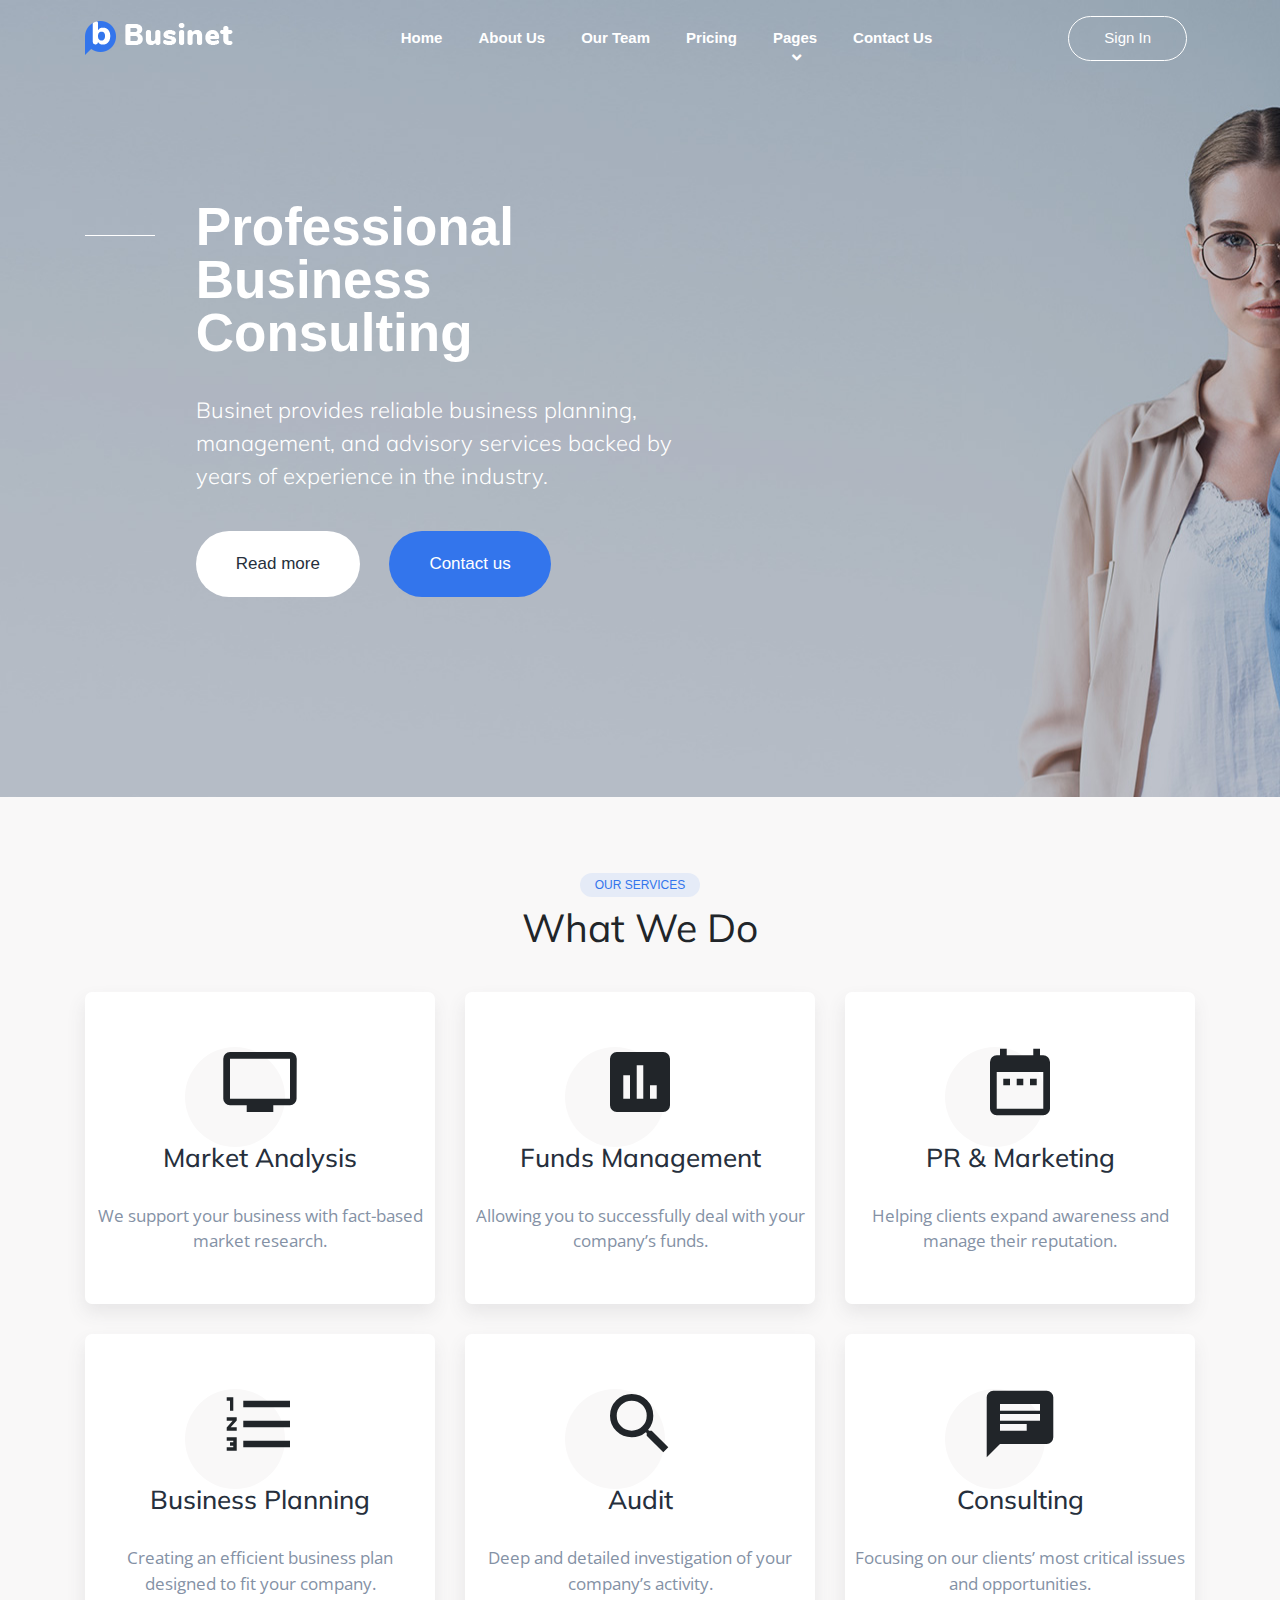
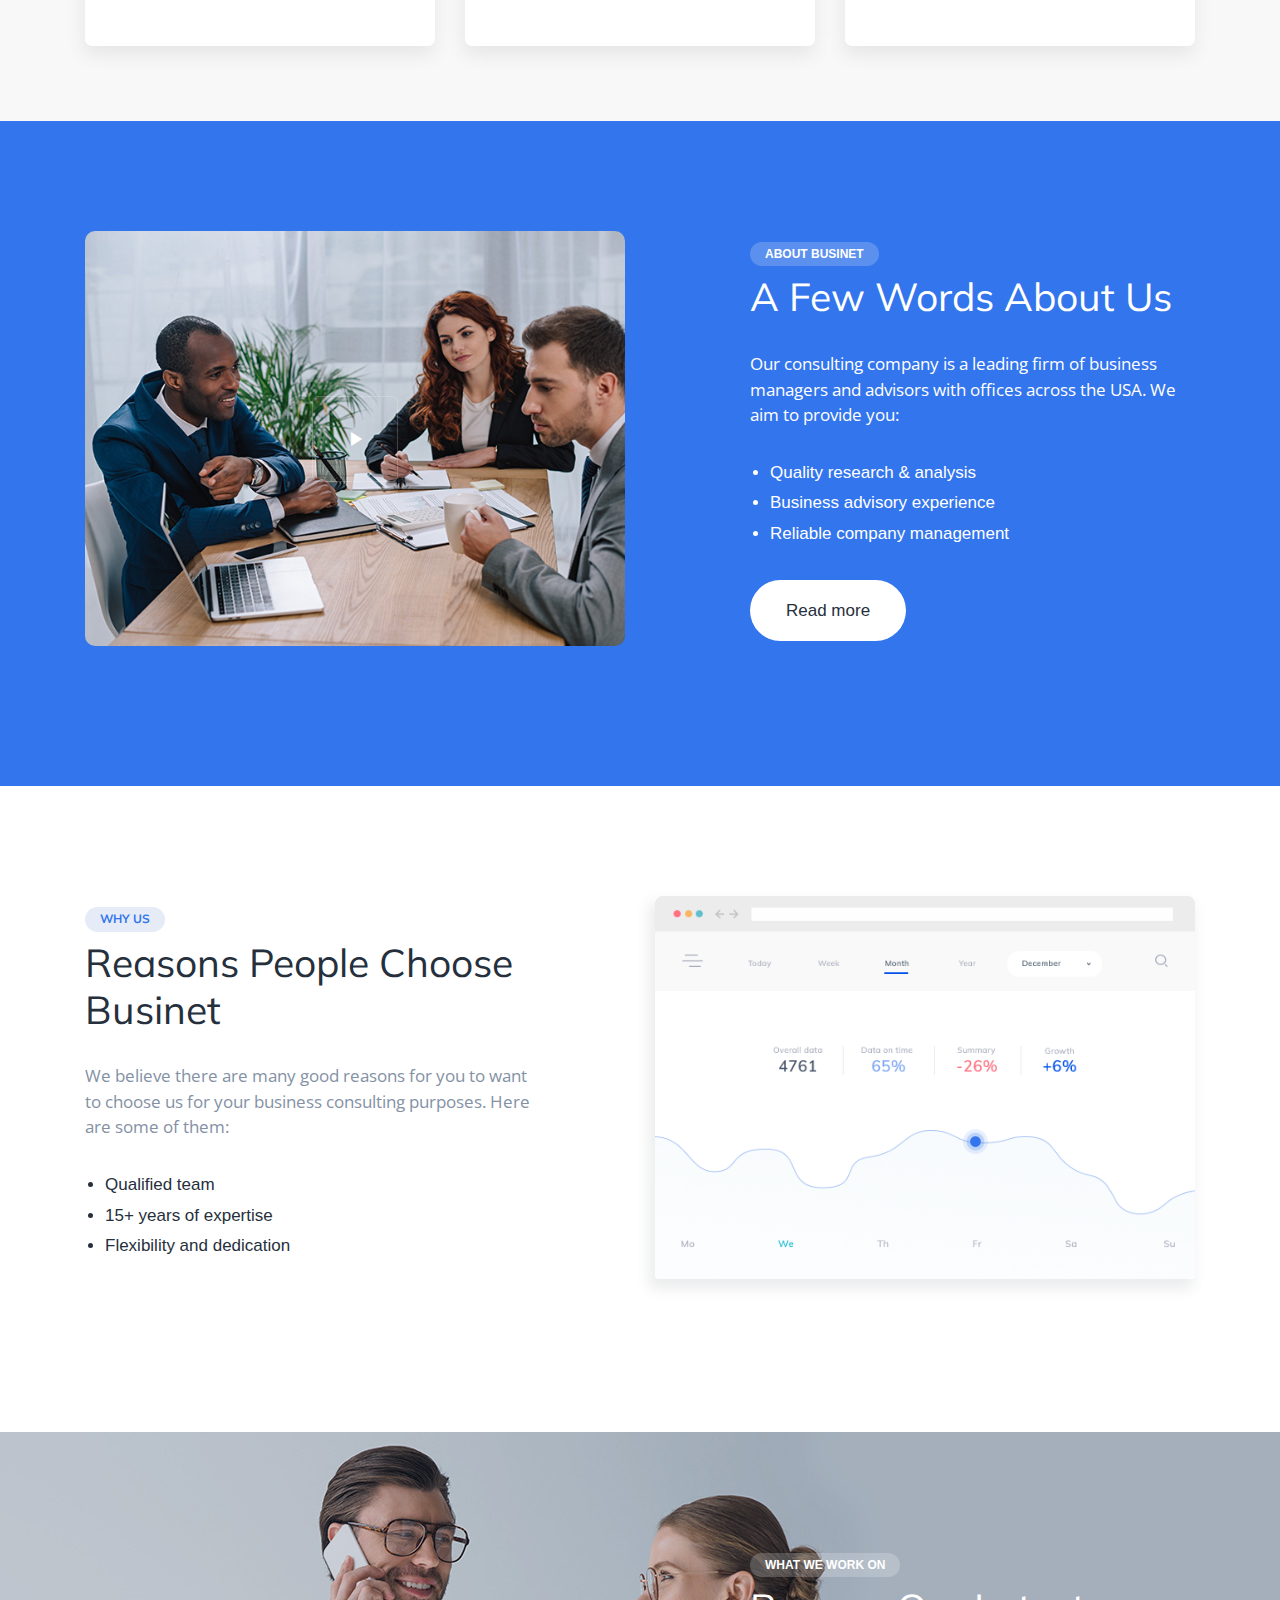
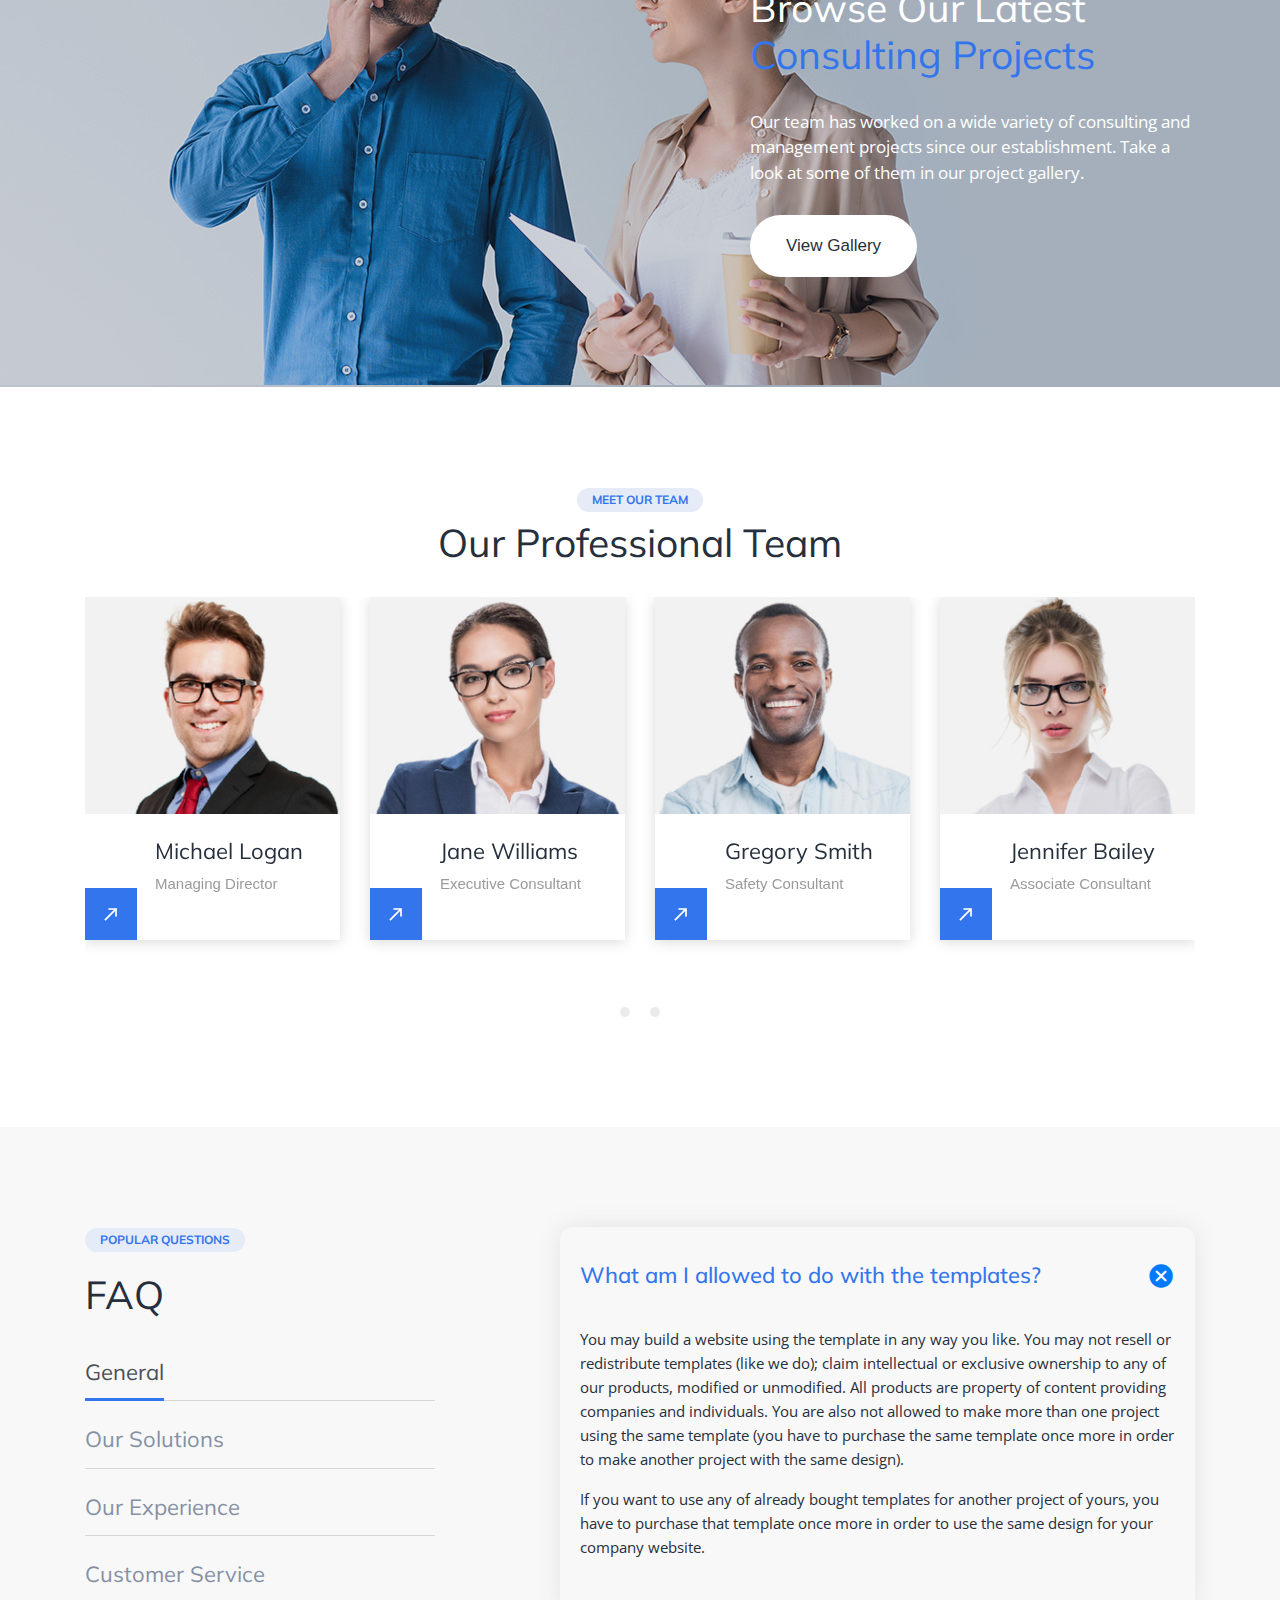
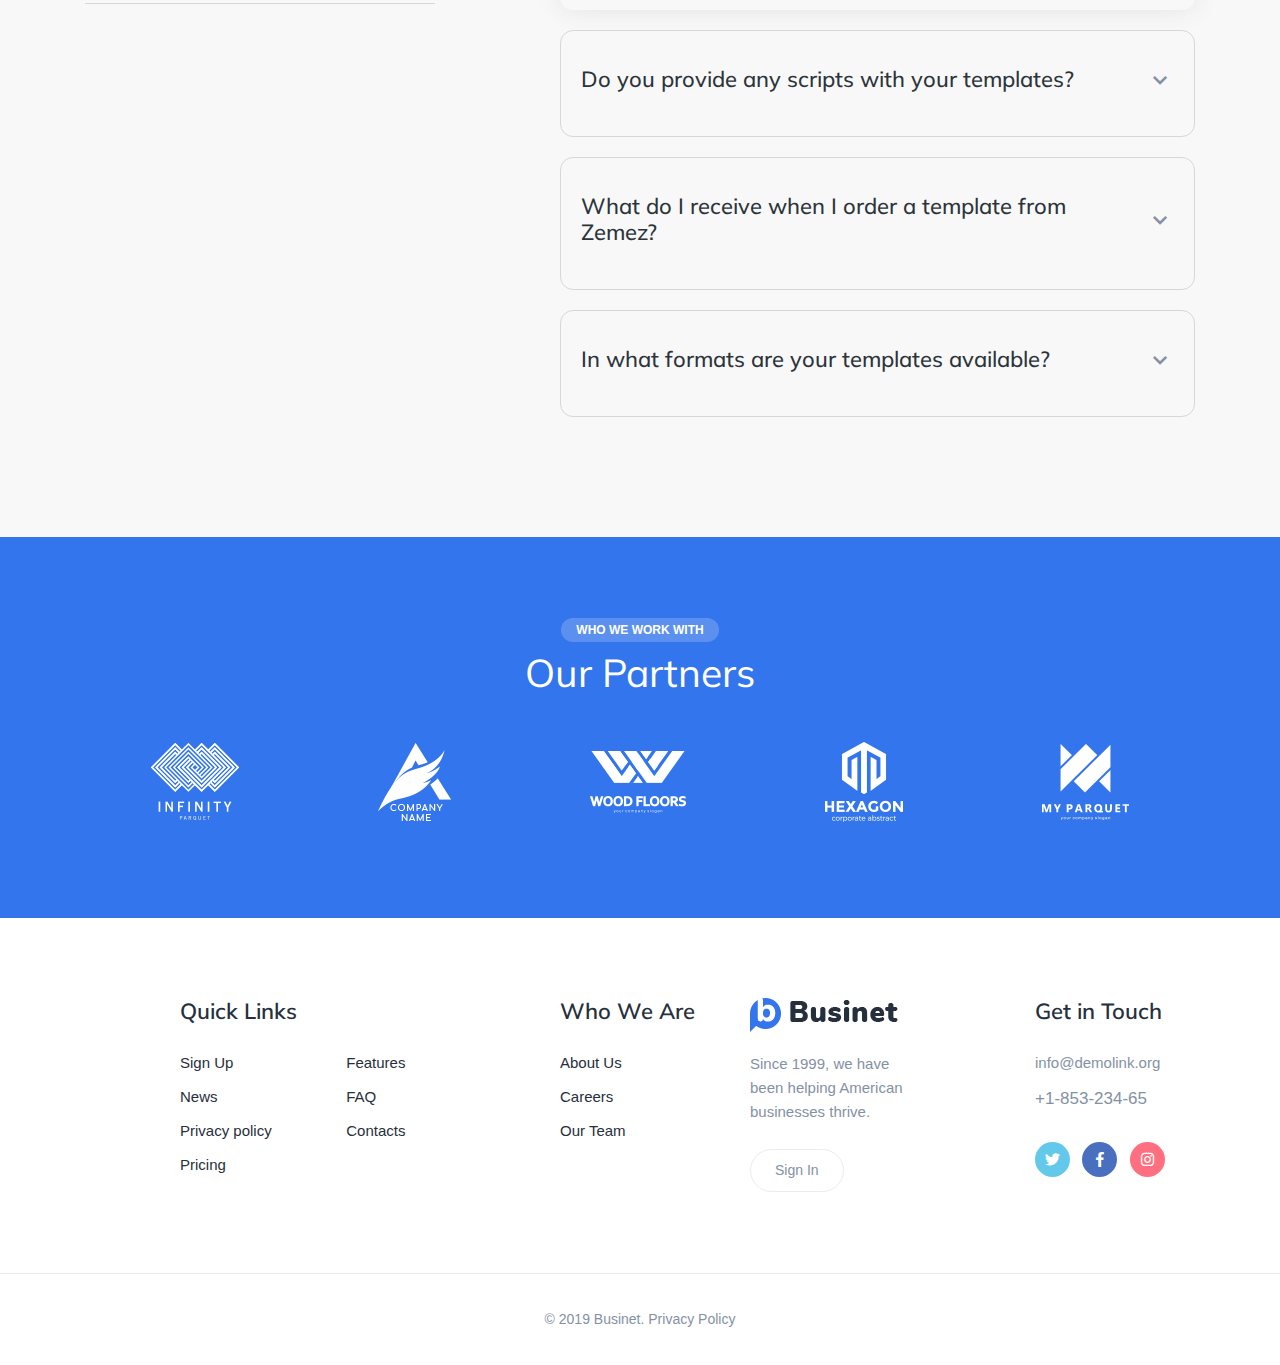
==== commit 52ca56bf: "Revert "first commit"" ====
--- a/index.html
+++ b/index.html
@@ -15,7 +15,7 @@
     <meta property="article:publisher" content="https://www.facebook.com/intelui">
     <meta property="fb:profile_id" content="https://www.facebook.com/intelui">
     <meta name="keywords" content="front-end, development">
-    <title>Andava</title>
+    <title>Businet</title>
     <script src="./js/vendor/jquery.min.js"></script>
     <script src="./js/vendor/bootstrap.min.js"></script>
     <script src="./js/vendor/owl.carousel.min.js"></script>
@@ -24,9 +24,7 @@
     <link rel="stylesheet" href="./css/vendor/owl.carousel.min.css">
     <link href="https://fonts.googleapis.com/css?family=Lato" rel="stylesheet">
     <link href="https://fonts.googleapis.com/css?family=Montserrat:300,400,500,700" rel="stylesheet">
-    <link href="https://fonts.googleapis.com/css?family=Muli:200,300,400,600,700" rel="stylesheet">
-    <link href="https://fonts.googleapis.com/css?family=Roboto:300,400,500,700" rel="stylesheet">
-    <link href="https://fonts.googleapis.com/css?family=Sanchez" rel="stylesheet">
+    <link href="https://fonts.googleapis.com/css?family=Muli:400,600,700" rel="stylesheet">
     <link href="https://fonts.googleapis.com/css?family=Open+Sans" rel="stylesheet">
     <link href="https://fonts.googleapis.com/icon?family=Material+Icons"
           rel="stylesheet">
@@ -34,353 +32,513 @@
 
 </head>
 <body>
-<nav class="navbar navbar-expand-lg" id="siteNav">
-    <div class="container">
-        <a class="navbar-brand">
-            <img src="./img/andava-logo.png">
-            <span>marketing <br>
-            digital <br>
-            agency
-            </span>
-        </a>
-        <div class="navbar-toggler" data-toggle="collapse" data-target="#navbarNav"
-             aria-controls="navbarNav"
-             aria-expanded="false"
-             aria-label="Toggle navigation">
-            <div class="toggle">
-                <div class="bar"></div>
-            </div>
-        </div>
-        <div class="collapse navbar-collapse" id="navbarNav">
-            <ul class="navbar-nav">
-                <li class="nav-item"><a class="nav-link" href="..">home</a></li>
-                <li class="nav-item"><a class="nav-link" href="/about-us">about</a></li>
-                <li class="nav-item"><a class="nav-link" href="/contacts">contact us</a></li>
-            </ul>
-        </div>
-    </div>
-</nav>
+<section class="header">
+    <div class="container">
+        <nav class="navbar navbar-expand-lg" id="siteNav">
+            <div class="container">
+                <a class="navbar-brand"><img src="./img/businet-logo.png"></a>
+                <div class="navbar-toggler" data-toggle="collapse" data-target="#navbarNav"
+                     aria-controls="navbarNav"
+                     aria-expanded="false"
+                     aria-label="Toggle navigation">
+                    <div class="toggle">
+                        <div class="bar"></div>
+                    </div>
+                </div>
+                <div class="collapse navbar-collapse" id="navbarNav">
+                    <ul class="navbar-nav">
+                        <li class="nav-item"><a class="nav-link" href="..">Home</a></li>
+                        <li class="nav-item"><a class="nav-link" href="..">About Us</a></li>
+                        <li class="nav-item"><a class="nav-link" href="..">Our Team</a></li>
+                        <li class="nav-item"><a class="nav-link" href="..">Pricing</a></li>
+                        <li class="nav-item navigation-pages"><a class="nav-link" href="..">
+                                <span>Pages</span>
+                                <span><i class="fas fa-angle-down"></i></span>
+                            </a></li>
+                        <li class="nav-item"><a class="nav-link" href="..">Contact Us</a></li>
+                        <li class="nav-item navigation-button"><a class="nav-link" href="..">
+                                <button class="btn btn-primary">Sign In</button>
+                            </a></li>
+                    </ul>
+                </div>
+            </div>
+        </nav>
 
-<section class="hero-content">
+        <div class="header-content">
+            <div class="row">
+                <div class="col-12 col-sm-7">
+                    <div class="row">
+                        <div class="col-2">
+                            <div class="header-content-line"></div>
+                        </div>
+                        <div class="col-12 col-sm-10">
+                            <h1>Professional Business Consulting</h1>
+                            <h4>Businet provides reliable business planning, management, and advisory services backed by
+                                years of experience in the industry.</h4>
+                            <div class="header-content-buttons">
+                                <a href="">
+                                    <button class="btn btn-primary header-read-more-button">Read more</button>
+                                </a>
+                                <a href="">
+                                    <button class="btn btn-secondary header-contact-us-button">Contact us</button>
+                                </a>
+                            </div>
+                        </div>
+                    </div>
+                </div>
+            </div>
+        </div>
+    </div>
+</section>
+<section class="our-services text-center">
+    <div class="container">
+        <h4>our services</h4>
+        <h2>What We Do</h2>
+        <div class="row">
+            <div class="col-12 col-sm-4">
+                <div class="market-analysis">
+                    <i class="material-icons">
+                        personal_video
+                    </i>
+                    <div class="market-analysis-circle"></div>
+                    <h5>Market Analysis</h5>
+                    <p>We support your business with fact-based market research.</p>
+                </div>
+            </div>
+            <div class="col-12 col-sm-4">
+                <div class="funds-management">
+                    <i class="material-icons">
+                        insert_chart
+                    </i>
+                    <div class="funds-management-circle"></div>
+                    <h5>Funds Management</h5>
+                    <p>Allowing you to successfully deal with your company’s funds.</p>
+                </div>
+            </div>
+            <div class="col-12 col-sm-4">
+                <div class="pr-marketing">
+                    <i class="material-icons">
+                        date_range
+                    </i>
+                    <div class="pr-marketing-circle"></div>
+                    <h5>PR & Marketing</h5>
+                    <p>Helping clients expand awareness and manage their reputation.</p>
+                </div>
+            </div>
+            <div class="col-12 col-sm-4">
+                <div class="business-planning">
+                    <i class="material-icons">
+                        format_list_numbered
+                    </i>
+                    <div class="business-planning-circle"></div>
+                    <h5>Business Planning</h5>
+                    <p>Creating an efficient business plan designed to fit your company.</p>
+                </div>
+            </div>
+            <div class="col-12 col-sm-4">
+                <div class="audit">
+                    <i class="material-icons">
+                        search
+                    </i>
+                    <div class="audit-circle"></div>
+                    <h5>Audit</h5>
+                    <p>Deep and detailed investigation of your company’s activity.</p>
+                </div>
+            </div>
+            <div class="col-12 col-sm-4">
+                <div class="consulting">
+                    <i class="material-icons">
+                        chat
+                    </i>
+                    <div class="consulting-circle"></div>
+                    <h5>Consulting</h5>
+                    <p>Focusing on our clients’ most critical issues and opportunities.</p>
+                </div>
+            </div>
+        </div>
+    </div>
+</section>
+<section class="about-businet">
+    <div class="container">
+        <div class="row">
+            <div class="col-12 col-sm-6">
+                <div class="about-businet-video">
+                    <img src="./img/about-businet-img.jpg" alt="">
+                    <a href="">
+                        <i class="material-icons">
+                            play_arrow
+                        </i>
+                    </a>
+                </div>
+            </div>
+            <div class="col-12 col-sm-5 offset-sm-1">
+                <div class="about-businet-text">
+                    <h4>about businet</h4>
+                    <h2>A Few Words About Us</h2>
+                    <p>Our consulting company is a leading firm of business managers and advisors with offices across
+                        the
+                        USA. We aim to provide you:</p>
+                    <ul>
+                        <li>Quality research & analysis</li>
+                        <li>Business advisory experience</li>
+                        <li>Reliable company management</li>
+                    </ul>
+                    <a href="">
+                        <button class="btn btn-primary">Read more</button>
+                    </a>
+                </div>
+            </div>
+        </div>
+    </div>
+</section>
+<section class="why-us">
     <div class="container">
         <div class="row">
             <div class="col-12 col-sm-5">
-                <div class="hero-content-info">
-                    <h3 class="section-title">
-                        creating digital <br>
-                        experiences <br>
-                        that matter
-                    </h3>
-                    <p class="section-main-info">
-                        Our reach is vast, with intentions of <br>
-                        global expansion
-                    </p>
-                </div>
-            </div>
-        </div>
-    </div>
-</section>
-<section class="company-info">
+                <div class="why-us-text">
+                    <h4>why us</h4>
+                    <h2>Reasons People Choose Businet</h2>
+                    <p>We believe there are many good reasons for you to want to choose us for your business consulting
+                        purposes. Here are some of them:</p>
+                    <ul>
+                        <li>Qualified team</li>
+                        <li>15+ years of expertise</li>
+                        <li>Flexibility and dedication</li>
+                    </ul>
+                </div>
+            </div>
+            <div class="col-12 col-sm-6 offset-sm-1">
+                <div class="why-us-img">
+                    <img src="./img/why-us-progress-image.png" alt="">
+                </div>
+            </div>
+        </div>
+    </div>
+</section>
+<section class="what-we-work-on">
     <div class="container">
         <div class="row">
-            <div class="col-12 col-sm-4">
-                <div class="who-we-are">
-                    <h6 class="info-title">
-                        what we are
-                    </h6>
-                    <p class="section-main-info">
-                        We’re the wheels turning behind the web. We are more than a digital agency—we’re a trusted
-                        partner
-                        and collaborator.
-                    </p>
-                </div>
-            </div>
-            <div class="col-12 col-sm-4">
-                <div class="what-we-do">
-                    <h6 class="info-title">
-                        what we do
-                    </h6>
-                    <p class="section-main-info">
-                        We get results. We specialize in connecting data and storytelling to help make brands more
-                        profitable, shareable, and valuable
-                    </p>
-                </div>
-            </div>
-            <div class="col-12 col-sm-4">
-                <div class="our-story">
-                    <h6 class="info-title">
-                        our story
-                    </h6>
-                    <p class="section-main-info">
-                        From creative ideas, to web design or branding strategies, our team will work for your company's
-                        success.
-                    </p>
-                </div>
-            </div>
-        </div>
-    </div>
-</section>
-<section class="rewards">
+            <div class="col-12 col-sm-5 offset-sm-7">
+                <div class="what-we-work-on-text">
+                    <h4>what we work on</h4>
+                    <h2>Browse Our Latest <span>Consulting Projects</span>
+                    </h2>
+                    <p>Our team has worked on a wide variety of consulting and management projects since our
+                        establishment. Take a look at some of them in our project gallery.</p>
+                    <a href="">
+                        <button class="btn btn-primary">View Gallery</button>
+                    </a>
+                </div>
+            </div>
+        </div>
+    </div>
+</section>
+<section class="meet-our-team">
+    <div class="container">
+        <h4>meet our team</h4>
+        <h2>Our Professional Team</h2>
+        <div class="meet-our-team-owl-carousel">
+            <div class="owl-carousel owl-theme">
+                <div class="item">
+                    <div class="owl-carousel-item-img">
+                        <img src="./img/team-1.jpg" alt="">
+                    </div>
+                    <div class="owl-carousel-item-text">
+                        <h5>Michael Logan</h5>
+                        <p>Managing Director</p>
+                        <a href="">
+                            <i class="material-icons">
+                                call_made
+                            </i>
+                        </a>
+                    </div>
+                </div>
+                <div class="item">
+                    <div class="owl-carousel-item-img">
+                        <img src="./img/team-2.jpg" alt="">
+                    </div>
+                    <div class="owl-carousel-item-text">
+                        <h5>Jane Williams</h5>
+                        <p>Executive Consultant</p>
+                        <a href="">
+                            <i class="material-icons">
+                                call_made
+                            </i>
+                        </a>
+                    </div>
+                </div>
+                <div class="item">
+                    <div class="owl-carousel-item-img">
+                        <img src="./img/team-3.jpg" alt="">
+                    </div>
+                    <div class="owl-carousel-item-text">
+                        <h5>Gregory Smith</h5>
+                        <p>Safety Consultant</p>
+                        <a href="">
+                            <i class="material-icons">
+                                call_made
+                            </i>
+                        </a>
+                    </div>
+                </div>
+                <div class="item">
+                    <div class="owl-carousel-item-img">
+                        <img src="./img/team-4.jpg" alt="">
+                    </div>
+                    <div class="owl-carousel-item-text">
+                        <h5>Jennifer Bailey</h5>
+                        <p>Associate Consultant</p>
+                        <a href="">
+                            <i class="material-icons">
+                                call_made
+                            </i>
+                        </a>
+                    </div>
+                </div>
+                <div class="item">
+                    <div class="owl-carousel-item-img">
+                        <img src="./img/team-6.jpg" alt="">
+                    </div>
+                    <div class="owl-carousel-item-text">
+                        <h5>Larry Turner</h5>
+                        <p>Marketing Manager</p>
+                        <a href="">
+                            <i class="material-icons">
+                                call_made
+                            </i>
+                        </a>
+                    </div>
+                </div>
+                <div class="item">
+                    <div class="owl-carousel-item-img">
+                        <img src="./img/team-5.jpg" alt="">
+                    </div>
+                    <div class="owl-carousel-item-text">
+                        <h5>Amy Wright</h5>
+                        <p>Accountant</p>
+                        <a href="">
+                            <i class="material-icons">
+                                call_made
+                            </i>
+                        </a>
+                    </div>
+                </div>
+                <div class="item">
+                    <div class="owl-carousel-item-img">
+                        <img src="./img/team-7.jpg" alt="">
+                    </div>
+                    <div class="owl-carousel-item-text">
+                        <h5>Keith Watson</h5>
+                        <p>PR manager</p>
+                        <a href="">
+                            <i class="material-icons">
+                                call_made
+                            </i>
+                        </a>
+                    </div>
+                </div>
+                <div class="item">
+                    <div class="owl-carousel-item-img">
+                        <img src="./img/team-8.jpg" alt="">
+                    </div>
+                    <div class="owl-carousel-item-text">
+                        <h5>Tina Scott</h5>
+                        <p>Office Manager</p>
+                        <a href="">
+                            <i class="material-icons">
+                                call_made
+                            </i>
+                        </a>
+                    </div>
+                </div>
+            </div>
+        </div>
+    </div>
+</section>
+<section class="popular-questions">
     <div class="container">
         <div class="row">
             <div class="col-12 col-sm-4">
-                <div class="cups-of-coffee">
-                    <img src="./img/coffee.png" alt="">
-                    <h4>
-                        145
-                    </h4>
-                    <h6 class="info-title">
-                        cups of coffee & tea
-                    </h6>
-                </div>
-            </div>
-            <div class="col-12 col-sm-4">
-                <div class="years-of-experience">
-                    <img src="./img/calendar.png" alt="">
-                    <h4>
-                        12
-                    </h4>
-                    <h6 class="info-title">
-                        years of experience
-                    </h6>
-                </div>
-            </div>
-            <div class="col-12 col-sm-4">
-                <div class="international-awards">
-                    <img src="./img/trophy.png" alt="">
-                    <h4>
-                        8
-                    </h4>
-                    <h6 class="info-title">
-                        international awards
-                    </h6>
-                </div>
-            </div>
-        </div>
-    </div>
-</section>
-<section class="digitalized-finals-experience">
-    <div class="container">
-        <div class="row">
-            <div class="col-12 col-sm-5">
-                <div class="digitalized-finals-experience-text">
-                    <h3 class="section-title">
-                        a freshly <br>
-                        digitalized finals <br>
-                        experience
-                    </h3>
-                    <p class="section-main-info">
-                        A new positioning for insurance clients that makes difference
-                    </p>
-                </div>
-            </div>
-            <div class="col-12 col-sm-7">
-                <div class="digitalized-finals-experience-img">
-                    <img src="./img/rewards-img.png" alt="">
-                </div>
-            </div>
-        </div>
-    </div>
-</section>
-<section class="digital-agency-services">
-    <div class="container">
-        <h3 class="section-title">
-            digital agency services
-        </h3>
-        <p class="section-main-info">
-            Working from a strategic-creative platform, we create content and develop digital marketing experiences with
-            elasticity—expanding and contorting to suit the shape and dimension of business goals and consumer
-            expectations.
-        </p>
-        <div class="row">
-            <div class="col-12 col-sm-4 p-0">
-                <div class="mobile-app-marketing">
-                    <i class="fas fa-mobile-alt"></i>
-                    <h6 class="info-title">
-                        mobile & app marketing
-                    </h6>
-                    <p class="section-main-info">
-                        Bringing Creative Ideas to New Hights
-                    </p>
-                </div>
-            </div>
-            <div class="col-12 col-sm-4 p-0">
-                <div class="analytics-consulting">
-                    <i class="fas fa-chart-line"></i>
-                    <h6 class="info-title">
-                        analytics consulting
-                    </h6>
-                    <p class="section-main-info">
-                        We develop advanced analytics strategies
-                    </p>
-                </div>
-            </div>
-            <div class="col-12 col-sm-4 p-0">
-                <div class="reporting-analytics">
-                    <i class="fas fa-chart-pie"></i>
-                    <h6 class="info-title">
-                        reporting & analytics
-                    </h6>
-                    <p class="section-main-info">
-                        We carefully study Google analytics data
-                    </p>
-                </div>
-            </div>
-        </div>
-    </div>
-</section>
-<section class="our-team">
-    <div class="container">
-        <h3 class="section-title">
-            our team
-        </h3>
-        <div class="our-team-members">
-            <div class="row">
-                <div class="col-4 col-sm-2">
-                    <div class="team-member">
-                        <img src="./img/member-1.jpg" alt="">
-                        <h5>Samanta Lopes</h5>
-                        <p>search director</p>
-                    </div>
-                </div>
-                <div class="col-4 col-sm-2">
-                    <div class="team-member">
-                        <img src="./img/member-2.jpg" alt="">
-                        <h5>Adam Muler</h5>
-                        <p>operations manager</p>
-                    </div>
-                </div>
-                <div class="col-4 col-sm-2">
-                    <div class="team-member">
-                        <img src="./img/member-3.jpg" alt="">
-                        <h5>Patrick Davids</h5>
-                        <p>director of clients strategy</p>
-                    </div>
-                </div>
-                <div class="col-4 col-sm-2">
-                    <div class="team-member">
-                        <img src="./img/member-4.jpg" alt="">
-                        <h5>Linda Grey</h5>
-                        <p>VIP business development</p>
-                    </div>
-                </div>
-                <div class="col-4 col-sm-2">
-                    <div class="team-member">
-                        <img src="./img/member-5.jpg" alt="">
-                        <h5>Robert O’nil</h5>
-                        <p>account director</p>
-                    </div>
-                </div>
-                <div class="col-4 col-sm-2">
-                    <div class="team-member">
-                        <img src="./img/member-6.jpg" alt="">
-                        <h5>Sam Krovets</h5>
-                        <p>paid search & analytics director</p>
-                    </div>
-                </div>
-            </div>
-        </div>
-        <p class="section-main-info">
-            We are Positive, a professional advertising agency, which specializes in high-quality advertising and
-            marketing solutions. Since 1997, we have been providing individual and commercial customers with
-            high-quality marketing and advertising services. Our qualified experts also offer a wide variety of online
-            marketing services designed to make your products successful.
-        </p>
-        <button class="our-team-button main-button">join our team</button>
-    </div>
-</section>
-<section class="contacts">
-    <div class="container">
-        <div class="lets-work-together">
-            <div class="row">
-                <div class="col-12 col-sm-5">
-                    <h3 class="section-title">let's work together</h3>
-                </div>
-                <div class="col-12 col-sm-7">
-                    <p>
-                        We are committed to customers' success from start to finish. The expertise of our team members
-                        helps businesses achieve incredible success.
-                    </p>
-                </div>
-            </div>
-            <address class="w-100">
-                <div class="row">
-                    <div class="col-12 col-sm-4">
-                        <div class="phone">
-                            <a href="tel:012345678">
-                                <span><i class="fas fa-phone"></i></span>
-                                <span>012-345-678</span>
+                <div class="popular-questions-left-side">
+                    <h4>popular questions</h4>
+                    <h2>FAQ</h2>
+                    <h3><span>General</span></h3>
+                    <div class="popular-questions-left-side-line">
+                        <div class="popular-questions-left-side-second-line"></div>
+                    </div>
+                    <h3>Our Solutions</h3>
+                    <div class="popular-questions-left-side-line"></div>
+                    <h3>Our Experience</h3>
+                    <div class="popular-questions-left-side-line"></div>
+                    <h3>Customer Service</h3>
+                    <div class="popular-questions-left-side-line"></div>
+                </div>
+            </div>
+            <div class="col-12 col-sm-7 offset-sm-1">
+                <div class="popular-questions-right-side">
+                    <div class="popular-questions-right-side-first">
+                        <div class="popular-questions-right-side-first-header">
+                            <a href="">
+                                <h6>What am I allowed to do with the templates?</h6>
+                            </a>
+                            <a href="">
+                                <i class="material-icons">
+                                    cancel</i>
                             </a>
                         </div>
-                    </div>
-                    <div class="col-12 col-sm-4">
-                        <div class="chat">
-                            <a href="mailto:chat@demolink.org">
-                                <span><i class="far fa-comments"></i></span>
-                                <span>chat@demolink.org</span>
-                            </a>
-                        </div>
-                    </div>
-                    <div class="col-12 col-sm-4">
-                        <div class="mail">
-                            <a href="mailto:zemez@demolink.org">
-                                <span><i class="far fa-envelope"></i></span>
-                                <span>zemez@demolink.org</span>
-                            </a>
-                        </div>
-                    </div>
-                </div>
-            </address>
-        </div>
-        <div class="get-in-touch">
-            <h3 class="section-title">
-                get in touch
-            </h3>
-            <form action="">
-                <div class="form-header">
-                    <div class="form-group">
-                        <label for=""></label>
-                        <input class="form-control" type="text" name="name" placeholder="Name:">
-                    </div>
-                    <div class="form-group">
-                        <label for=""></label>
-                        <input class="form-control" type="text" name="email" placeholder="Email:">
-                    </div>
-                </div>
-                <div class="form-group">
-                    <label for=""></label>
-                    <textarea class="form-control" name="message" id="" placeholder="Message:"
-                              style="resize: none"></textarea>
-                </div>
-                <button class="get-in-touch-button main-button" type="submit">
-                    send message
-                </button>
-            </form>
-        </div>
+                        <p>You may build a website using the template in any way you like. You may not resell or
+                            redistribute templates (like we do); claim intellectual or exclusive ownership to any of our
+                            products, modified or unmodified. All products are property of content providing companies
+                            and individuals. You are also not allowed to make more than one project using the same
+                            template (you have to purchase the same template once more in order to make another project
+                            with the same design).</p>
+                        <p>If you want to use any of already bought templates for another project of yours, you have to
+                            purchase that template once more in order to use the same design for your company
+                            website.</p>
+                    </div>
+                    <div class="popular-questions-right-side-second">
+                        <a href="">
+                            <h6>Do you provide any scripts with your templates?</h6>
+                        </a>
+                        <a href="">
+                            <i class="material-icons">
+                                expand_more
+                            </i>
+                        </a>
+                    </div>
+                    <div class="popular-questions-right-side-third">
+                        <a href="">
+                            <h6>What do I receive when I order a template from Zemez?</h6>
+                        </a>
+                        <a href="">
+                            <i class="material-icons">
+                                expand_more
+                            </i>
+                        </a>
+                    </div>
+                    <div class="popular-questions-right-side-fourth">
+                        <a href="">
+                            <h6>In what formats are your templates available?</h6>
+                        </a>
+                        <a href="">
+                            <i class="material-icons">
+                                expand_more
+                            </i>
+                        </a>
+                    </div>
+                </div>
+            </div>
+        </div>
+    </div>
+</section>
+<section class="who-we-work-with">
+    <div class="container">
+        <h4>who we work with</h4>
+        <h2>Our Partners</h2>
+        <ul class="list-unstyled list-inline">
+            <li class="list-inline-item"><a href=""><img src="./img/logo-1.png" alt=""></a></li>
+            <li class="list-inline-item"><a href=""><img src="./img/logo-2.png" alt=""></a></li>
+            <li class="list-inline-item"><a href=""><img src="./img/logo-3.png" alt=""></a></li>
+            <li class="list-inline-item"><a href=""><img src="./img/logo-4.png" alt=""></a></li>
+            <li class="list-inline-item"><a href=""><img src="./img/logo-5.png" alt=""></a></li>
+        </ul>
     </div>
 </section>
 <section class="footer">
-    <div class="container h-100 w-100">
-        <div class="footer-wrap">
-            <div class="footer-copyright">
-                <p>Copyright © 2019 Digital Marketing Agency All rights reserved</p>
-            </div>
-            <div class="social-group">
+    <div class="container">
+        <div class="row">
+            <div class="col-6 order-3 col-sm-2">
+                <div class="since-1999">
+                    <a href=""><img src="./img/businet-logo-2.png" alt=""></a>
+                    <p>
+                        Since 1999, we have <br>
+                        been helping American<br>
+                        businesses thrive.
+                    </p>
+                    <a href="">
+                        <button class="btn btn-primary">Sign In</button>
+                    </a>
+                </div>
+            </div>
+            <div class="col-6 order-2 col-sm-2 offset-sm-1">
+                <h5>Who We Are</h5>
                 <ul class="list-unstyled">
-                    <li class="list-inline-item"><a href=""><i class="fab fa-facebook-f"></i></a></li>
-                    <li class="list-inline-item"><a href=""><i class="fab fa-twitter"></i></a></li>
-                    <li class="list-inline-item"><a href=""><i class="fab fa-google-plus-g"></i></a></li>
-                    <li class="list-inline-item"><a href=""><i class="fab fa-skype"></i></a></li>
-                    <li class="list-inline-item"><a href="/privacy-policy">Privacy Policy</i></a></li>
-                    <li class="list-inline-item"><a href="/terms-conditions">Terms & Conditions</a></li>
+                    <li><a href="">About Us</a></li>
+                    <li><a href="">Careers</a></li>
+                    <li><a href="">Our Team</a></li>
                 </ul>
             </div>
-        </div>
-    </div>
-</section>
+            <div class="col-6 order-1 col-sm-3 offset-sm-1">
+                <h5>Quick Links</h5>
+                <div class="row">
+                    <div class="col-12 col-sm-6">
+                        <ul class="list-unstyled">
+                            <li><a href="">Sign Up</a></li>
+                            <li><a href="">News</a></li>
+                            <li><a href="">Privacy policy</a></li>
+                            <li><a href="">Pricing</a></li>
+                        </ul>
+                    </div>
+                    <div class="col-12 col-sm-5 offset-sm-1">
+                        <ul class="list-unstyled">
+                            <li><a href="">Features</a></li>
+                            <li><a href="">FAQ</a></li>
+                            <li><a href="">Contacts</a></li>
+                        </ul>
+                    </div>
+                </div>
+            </div>
+            <div class="col-6 order-4 col-sm-2 offset-sm-1">
+                <div class="get-in-touch">
+                    <h5>Get in Touch</h5>
+                    <a href="mailto:info@demolink.org" class="mail">info@demolink.org</a><br>
+                    <a href="tel:+185323465" class="tel">+1-853-234-65</a>
+                    <ul class="list-unstyled list-inline">
+                        <li class="list-inline-item"><a href="" class="twitter"><i class="fab fa-twitter"></i></a></li>
+                        <li class="list-inline-item"><a href="" class="facebook"><i class="fab fa-facebook-f"></i></a>
+                        </li>
+                        <li class="list-inline-item"><a href="" class="instagram"><i class="fab fa-instagram"></i></a>
+                        </li>
+                    </ul>
+                </div>
+            </div>
+        </div>
+    </div>
+</section>
+<section class="privacy-policy">
+    <div class="container-fluid">
+        <a href=""><p>© 2019 Businet. Privacy Policy</p></a>
+    </div>
+</section>
+
 
 <script>
+    /*  window.onscroll = function() {scrollFunction()};
 
+      function scrollFunction() {
+          if (document.body.scrollTop > 200 || document.documentElement.scrollTop > 200) {
+              $('.header').css("height","70px") = "70px";
+          } else {
+              $('.header').css("height","100px") = "100px";
+          }
+      }
+      */
+    $('.owl-carousel').owlCarousel({
+        loop: true,
+        margin: 30,
+        nav: true,
+        responsive: {
+            0: {
+                items: 1
+            },
+            600: {
+                items: 2
+            },
+            1000: {
+                items: 4
+            }
+        }
+    })
 </script>
 </body>
 </html>